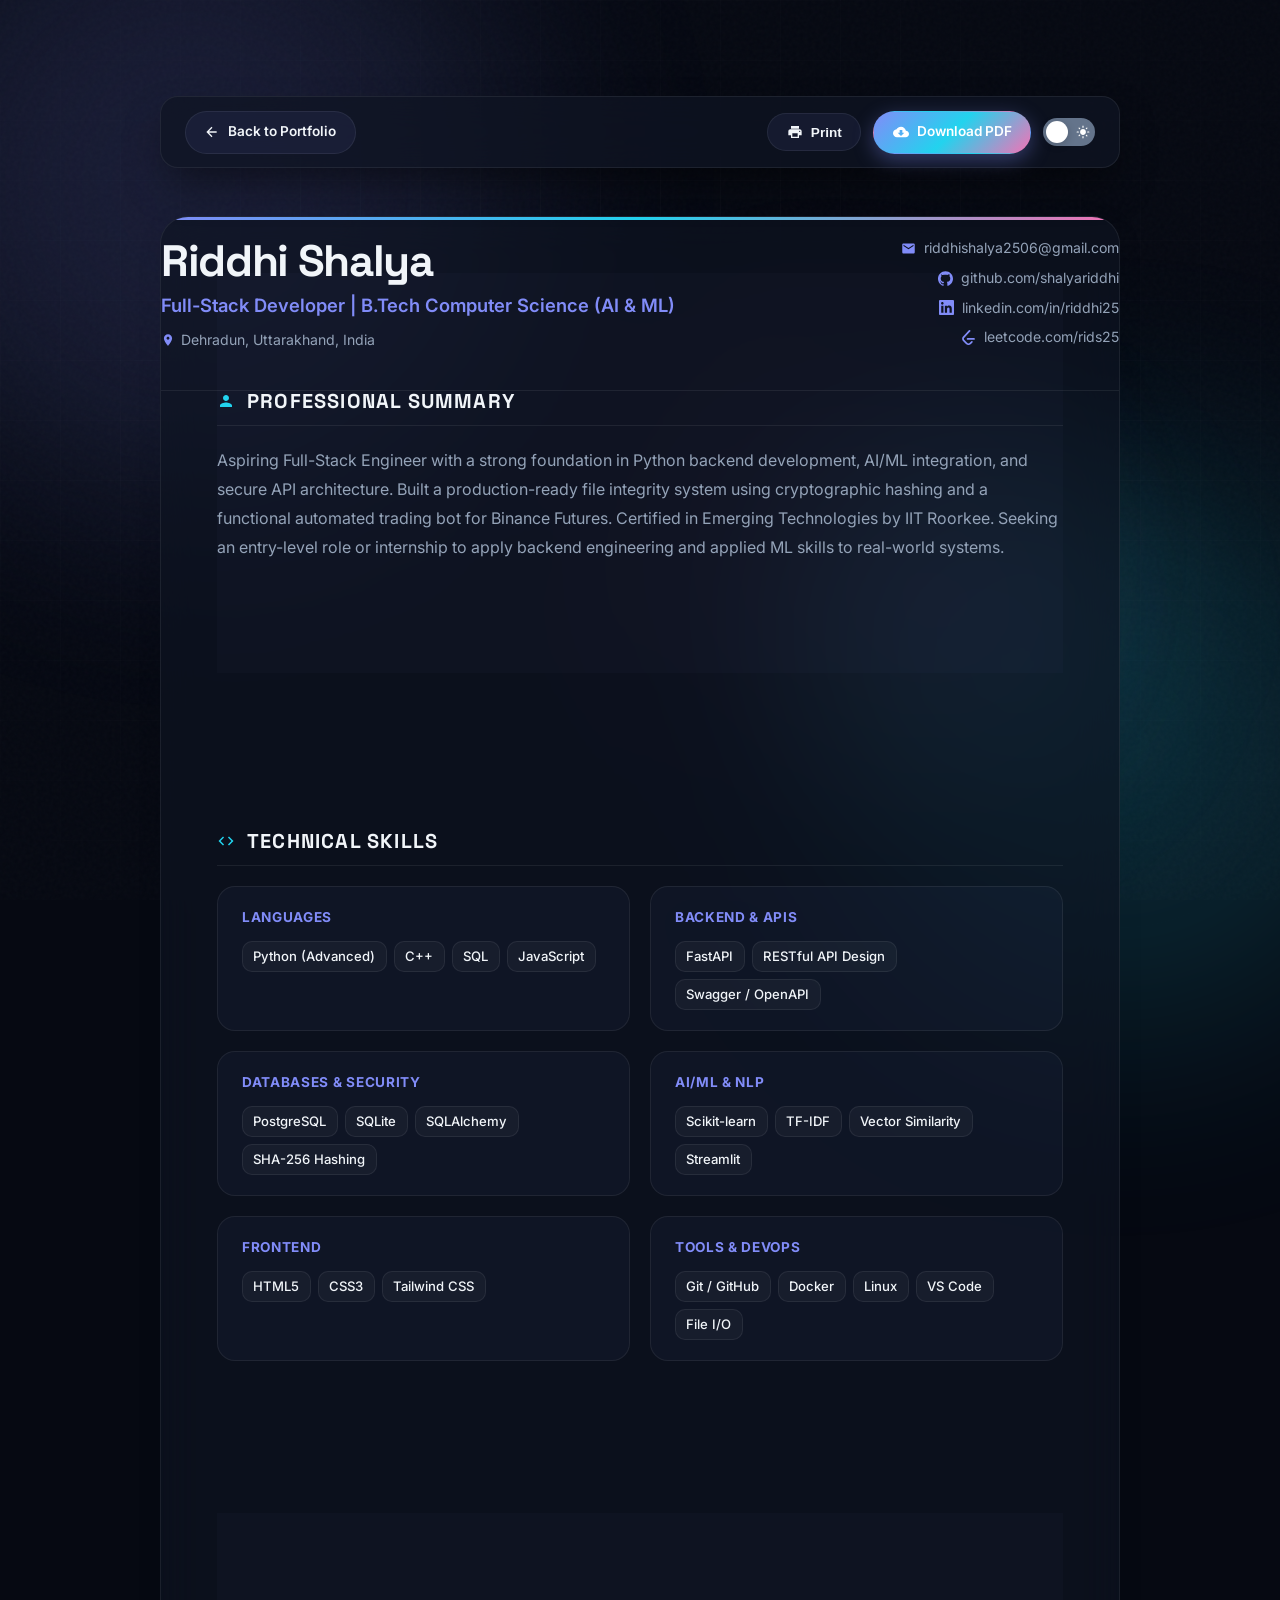
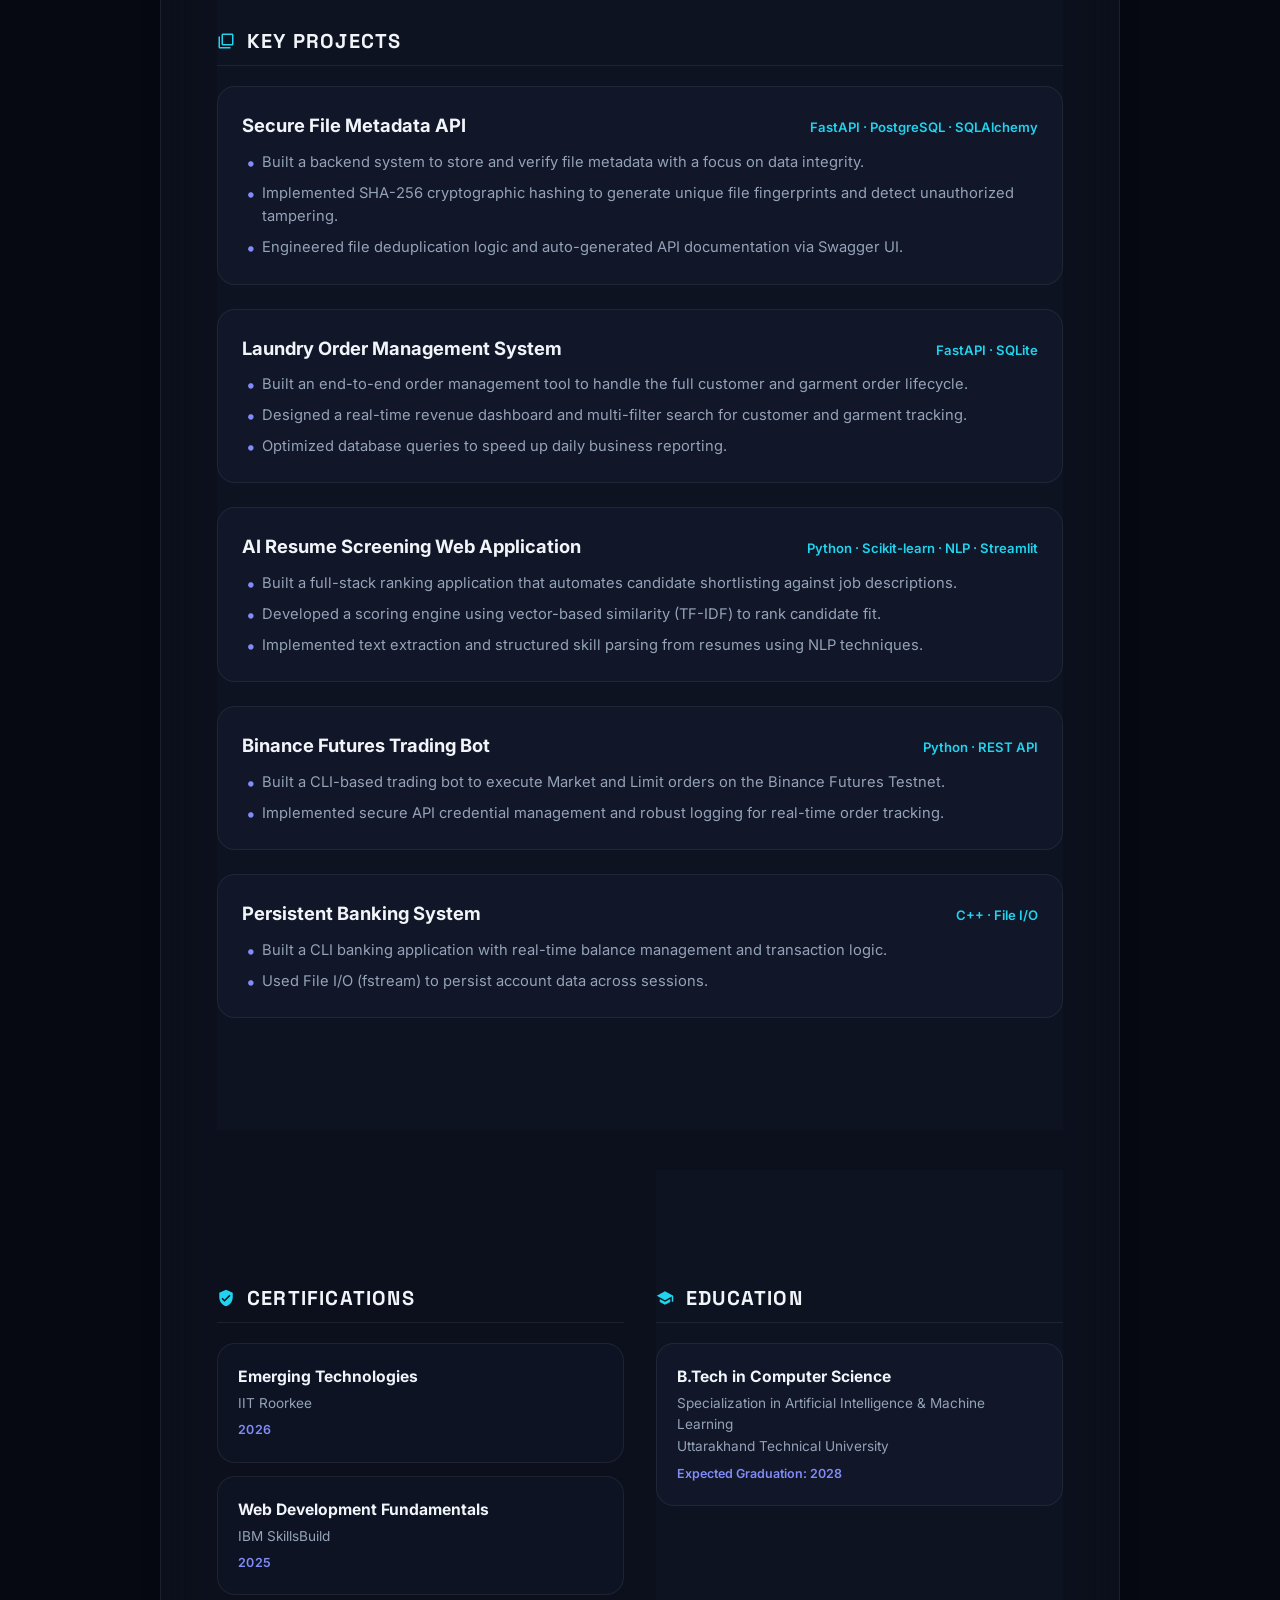
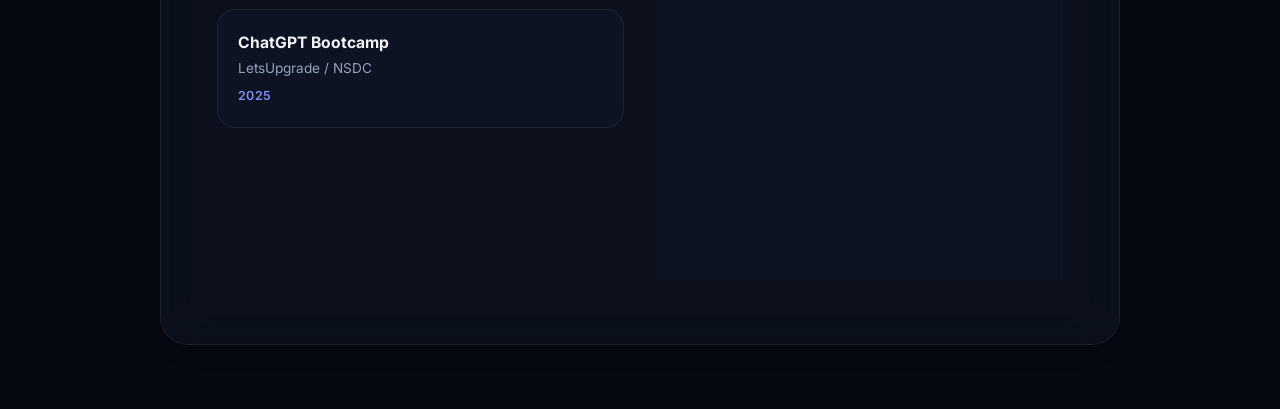
==== resume.html @ 861df03d "Update portfolio" ====
<!doctype html>
<html lang="en">
  <head>
    <meta charset="UTF-8" />
    <meta name="viewport" content="width=device-width, initial-scale=1.0" />
    <title>Resume — Riddhi Shalya | Full-Stack Developer & AI/ML Engineer</title>
    <meta
      name="description"
      content="Interactive Resume of Riddhi Shalya - Full-Stack Developer & AI/ML Engineer specializing in Python, FastAPI, SQL, and NLP."
    />
    <link rel="preconnect" href="https://fonts.googleapis.com" />
    <link rel="preconnect" href="https://fonts.gstatic.com" crossorigin />
    <link
      href="https://fonts.googleapis.com/css2?family=Inter:wght@300;400;500;600;700;800&family=Space+Grotesk:wght@500;600;700;800&display=swap"
      rel="stylesheet"
    />
    <link rel="stylesheet" href="style.css" />
    <style>
      /* Resume Specific Interactive Page Styles */
      .resume-page {
        min-height: 100vh;
        padding: 6rem 1rem 4rem;
        position: relative;
      }

      .resume-container {
        max-width: 960px;
        margin: 0 auto;
        display: flex;
        flex-direction: column;
        gap: 2rem;
      }

      /* Floating Action Toolbar */
      .resume-toolbar {
        position: sticky;
        top: 1.5rem;
        z-index: 100;
        display: flex;
        align-items: center;
        justify-content: space-between;
        padding: 0.85rem 1.5rem;
        border-radius: var(--border-radius-md);
        background: rgba(15, 20, 35, 0.75);
        backdrop-filter: blur(20px);
        border: 1px solid var(--surface-border);
        box-shadow: 0 20px 40px -10px rgba(0, 0, 0, 0.5);
        margin-bottom: 1rem;
        transition: all 0.3s ease;
      }

      .resume-toolbar-left,
      .resume-toolbar-right {
        display: flex;
        align-items: center;
        gap: 0.75rem;
      }

      .toolbar-btn {
        display: inline-flex;
        align-items: center;
        gap: 0.5rem;
        padding: 0.6rem 1.15rem;
        border-radius: var(--border-radius-full);
        font-size: 0.85rem;
        font-weight: 600;
        text-decoration: none;
        color: var(--text-primary);
        background: rgba(var(--primary-rgb), 0.08);
        border: 1px solid var(--surface-border);
        transition: all 0.25s ease;
        cursor: pointer;
      }

      .toolbar-btn:hover {
        background: rgba(var(--primary-rgb), 0.18);
        border-color: var(--primary);
        color: #fff;
        transform: translateY(-2px);
      }

      .toolbar-btn.primary {
        background: var(--gradient-primary);
        color: #fff;
        border-color: transparent;
        box-shadow: 0 6px 20px rgba(var(--primary-rgb), 0.35);
      }

      .toolbar-btn.primary:hover {
        box-shadow: 0 10px 25px rgba(var(--primary-rgb), 0.5);
        transform: translateY(-2px);
      }

      /* Main Resume Document Card */
      .resume-document {
        padding: 3.5rem 3.5rem 4rem;
        border-radius: var(--border-radius-lg);
        position: relative;
        overflow: hidden;
      }

      .resume-document::before {
        content: '';
        position: absolute;
        top: 0;
        left: 0;
        right: 0;
        height: 3px;
        background: var(--gradient-primary);
      }

      /* Resume Header */
      .resume-header {
        display: flex;
        justify-content: space-between;
        align-items: flex-start;
        padding-bottom: 2.25rem;
        border-bottom: 1px solid var(--surface-border);
        margin-bottom: 2.5rem;
        flex-wrap: wrap;
        gap: 1.5rem;
      }

      .resume-header-main h1 {
        font-family: var(--font-heading);
        font-size: 2.75rem;
        font-weight: 800;
        letter-spacing: -0.03em;
        margin-bottom: 0.35rem;
        line-height: 1.1;
      }

      .resume-header-main .resume-role {
        font-size: 1.15rem;
        color: var(--primary);
        font-weight: 600;
        margin-bottom: 0.5rem;
      }

      .resume-location {
        display: inline-flex;
        align-items: center;
        gap: 0.4rem;
        font-size: 0.88rem;
        color: var(--text-secondary);
      }

      .resume-location svg {
        width: 14px;
        height: 14px;
        color: var(--primary);
      }

      .resume-header-links {
        display: flex;
        flex-direction: column;
        gap: 0.45rem;
        align-items: flex-end;
      }

      .resume-contact-link {
        display: inline-flex;
        align-items: center;
        gap: 0.5rem;
        color: var(--text-secondary);
        font-size: 0.88rem;
        text-decoration: none;
        transition: color 0.2s;
      }

      .resume-contact-link:hover {
        color: var(--primary);
      }

      .resume-contact-link svg {
        width: 15px;
        height: 15px;
        color: var(--primary);
      }

      /* Resume Section Layout */
      .resume-section {
        margin-bottom: 2.5rem;
      }

      .resume-section:last-child {
        margin-bottom: 0;
      }

      .resume-section-title {
        display: flex;
        align-items: center;
        gap: 0.75rem;
        font-family: var(--font-heading);
        font-size: 1.25rem;
        font-weight: 700;
        color: var(--text-primary);
        text-transform: uppercase;
        letter-spacing: 0.06em;
        margin-bottom: 1.25rem;
        padding-bottom: 0.5rem;
        border-bottom: 1px solid var(--surface-border);
      }

      .resume-section-title svg {
        width: 18px;
        height: 18px;
        color: var(--accent);
      }

      /* Professional Summary */
      .resume-summary-text {
        font-size: 1rem;
        line-height: 1.8;
        color: var(--text-secondary);
      }

      /* Skills Grid Layout */
      .resume-skills-matrix {
        display: grid;
        grid-template-columns: repeat(2, 1fr);
        gap: 1.25rem;
      }

      .skill-group-card {
        padding: 1.25rem 1.5rem;
        border-radius: var(--border-radius-md);
        background: rgba(var(--primary-rgb), 0.04);
        border: 1px solid var(--surface-border);
        transition: all 0.3s;
      }

      .skill-group-card:hover {
        background: rgba(var(--primary-rgb), 0.08);
        border-color: rgba(var(--primary-rgb), 0.3);
        transform: translateY(-2px);
      }

      .skill-group-header {
        font-size: 0.85rem;
        font-weight: 700;
        color: var(--primary);
        text-transform: uppercase;
        letter-spacing: 0.05em;
        margin-bottom: 0.75rem;
        display: flex;
        align-items: center;
        gap: 0.4rem;
      }

      .skill-tag-list {
        display: flex;
        flex-wrap: wrap;
        gap: 0.45rem;
      }

      .skill-pill {
        padding: 0.25rem 0.65rem;
        border-radius: var(--border-radius-sm);
        background: rgba(255, 255, 255, 0.04);
        border: 1px solid var(--surface-border);
        font-size: 0.82rem;
        color: var(--text-primary);
        font-weight: 500;
      }

      /* Projects List */
      .resume-projects-list {
        display: flex;
        flex-direction: column;
        gap: 1.5rem;
      }

      .resume-project-item {
        padding: 1.5rem;
        border-radius: var(--border-radius-md);
        background: rgba(var(--primary-rgb), 0.03);
        border: 1px solid var(--surface-border);
        transition: all 0.3s ease;
      }

      .resume-project-item:hover {
        background: rgba(var(--primary-rgb), 0.07);
        border-color: rgba(var(--primary-rgb), 0.3);
        transform: translateX(4px);
      }

      .resume-project-top {
        display: flex;
        justify-content: space-between;
        align-items: baseline;
        margin-bottom: 0.65rem;
        flex-wrap: wrap;
        gap: 0.5rem;
      }

      .resume-project-title {
        font-size: 1.15rem;
        font-weight: 700;
        color: var(--text-primary);
        display: flex;
        align-items: center;
        gap: 0.6rem;
      }

      .resume-project-tech {
        font-size: 0.82rem;
        color: var(--accent);
        font-weight: 600;
      }

      .resume-bullet-list {
        list-style: none;
        padding: 0;
        margin: 0;
        display: flex;
        flex-direction: column;
        gap: 0.45rem;
      }

      .resume-bullet-list li {
        position: relative;
        padding-left: 1.25rem;
        font-size: 0.92rem;
        line-height: 1.6;
        color: var(--text-secondary);
      }

      .resume-bullet-list li::before {
        content: '•';
        position: absolute;
        left: 0.25rem;
        color: var(--primary);
        font-size: 1.1rem;
        line-height: 1.4;
      }

      /* Certifications & Education Grid */
      .resume-two-col {
        display: grid;
        grid-template-columns: 1fr 1fr;
        gap: 2rem;
      }

      .resume-cert-item,
      .resume-edu-item {
        padding: 1.25rem;
        border-radius: var(--border-radius-md);
        background: rgba(var(--primary-rgb), 0.03);
        border: 1px solid var(--surface-border);
        margin-bottom: 0.85rem;
      }

      .resume-cert-item:last-child,
      .resume-edu-item:last-child {
        margin-bottom: 0;
      }

      .cert-title,
      .edu-degree {
        font-weight: 700;
        font-size: 0.98rem;
        color: var(--text-primary);
        margin-bottom: 0.2rem;
      }

      .cert-issuer,
      .edu-school {
        font-size: 0.85rem;
        color: var(--text-secondary);
      }

      .cert-year,
      .edu-year {
        display: inline-block;
        margin-top: 0.35rem;
        font-size: 0.78rem;
        color: var(--primary);
        font-weight: 600;
      }

      /* Print Optimizations */
      @media print {
        body {
          background: #ffffff !important;
          color: #111827 !important;
        }

        .blob,
        .noise-overlay,
        .hero-glow,
        .resume-toolbar,
        .scroll-progress,
        .theme-switch-wrapper {
          display: none !important;
        }

        .resume-page {
          padding: 0 !important;
        }

        .resume-document {
          box-shadow: none !important;
          border: none !important;
          background: transparent !important;
          padding: 0 !important;
        }

        .resume-document::before {
          display: none !important;
        }

        .gradient-text,
        .resume-header-main h1 {
          -webkit-text-fill-color: #111827 !important;
          color: #111827 !important;
        }

        .resume-header {
          border-bottom: 2px solid #111827 !important;
          padding-bottom: 1rem !important;
          margin-bottom: 1.5rem !important;
        }

        .resume-section-title {
          border-bottom: 1.5px solid #374151 !important;
          color: #111827 !important;
        }

        .skill-group-card,
        .resume-project-item,
        .resume-cert-item,
        .resume-edu-item {
          background: transparent !important;
          border: 1px solid #e5e7eb !important;
        }

        .resume-bullet-list li,
        .resume-summary-text,
        .resume-location,
        .resume-contact-link,
        .cert-issuer,
        .edu-school {
          color: #374151 !important;
        }

        .skill-pill {
          background: #f3f4f6 !important;
          color: #111827 !important;
          border: 1px solid #d1d5db !important;
        }
      }

      /* Mobile Breakpoint */
      @media (max-width: 768px) {
        .resume-page {
          padding: 5rem 1rem 3rem;
        }

        .resume-document {
          padding: 2rem 1.5rem;
        }

        .resume-header {
          flex-direction: column;
          align-items: flex-start;
        }

        .resume-header-links {
          align-items: flex-start;
        }

        .resume-header-main h1 {
          font-size: 2.15rem;
        }

        .resume-skills-matrix,
        .resume-two-col {
          grid-template-columns: 1fr;
        }

        .resume-toolbar {
          padding: 0.65rem 1rem;
        }

        .toolbar-btn span {
          display: none;
        }

        .toolbar-btn.back-btn span,
        .toolbar-btn.primary span {
          display: inline;
        }
      }
    </style>
  </head>
  <body>
    <!-- Background Decor -->
    <div class="blob blob-1"></div>
    <div class="blob blob-2"></div>
    <div class="blob blob-3"></div>
    <div class="hero-glow"></div>
    <div class="noise-overlay"></div>

    <main class="resume-page">
      <div class="resume-container">
        <!-- Floating Navigation & Action Bar -->
        <div class="resume-toolbar">
          <div class="resume-toolbar-left">
            <a href="index.html" class="toolbar-btn back-btn" id="resume-back-btn">
              <svg width="16" height="16" viewBox="0 0 24 24" fill="none" stroke="currentColor" stroke-width="2">
                <path d="M19 12H5M12 19l-7-7 7-7" />
              </svg>
              <span>Back to Portfolio</span>
            </a>
          </div>

          <div class="resume-toolbar-right">
            <button onclick="window.print()" class="toolbar-btn" id="resume-print-btn" title="Print or Save as PDF">
              <svg width="16" height="16" viewBox="0 0 24 24" fill="currentColor">
                <path d="M19 8H5c-1.66 0-3 1.34-3 3v6h4v4h12v-4h4v-6c0-1.66-1.34-3-3-3zm-3 11H8v-5h8v5zm3-7c-.55 0-1-.45-1-1s.45-1 1-1 1 .45 1 1-.45 1-1 1zm-1-9H6v4h12V3z"/>
              </svg>
              <span>Print</span>
            </button>

            <a href="resume/Riddhi_Shalya_Resume.pdf" download="Riddhi_Shalya_Resume.pdf" class="toolbar-btn primary" id="resume-download-btn">
              <svg width="16" height="16" viewBox="0 0 24 24" fill="currentColor">
                <path d="M19.35 10.04C18.67 6.59 15.64 4 12 4 9.11 4 6.6 5.64 5.35 8.04 2.34 8.36 0 10.91 0 14c0 3.31 2.69 6 6 6h13c2.76 0 5-2.24 5-5 0-2.64-2.05-4.78-4.65-4.96zM17 13l-5 5-5-5h3V9h4v4h3z"/>
              </svg>
              <span>Download PDF</span>
            </a>

            <div class="theme-switch-wrapper">
              <label class="theme-switch" for="checkbox">
                <input type="checkbox" id="checkbox" aria-label="Toggle light and dark theme" />
                <div class="slider">
                  <svg viewBox="0 0 24 24">
                    <path d="M12.3 22h-.1c-5.5 0-10-4.5-10-10C2.2 6.8 6.4 2.5 11.7 2c.3 0 .6.2.7.5.1.3 0 .6-.2.8-1.5 1.7-2.3 4-2.1 6.3.3 3.5 3.2 6.4 6.7 6.7 2.3.2 4.6-.6 6.3-2.1.2-.2.6-.2.8-.1.3.1.5.4.5.7-.5 5.3-4.8 9.5-10 9.5z"/>
                  </svg>
                  <svg viewBox="0 0 24 24">
                    <path d="M12 7c-2.76 0-5 2.24-5 5s2.24 5 5 5 5-2.24 5-5-2.24-5-5-5zM2 13h2c.55 0 1-.45 1-1s-.45-1-1-1H2c-.55 0-1 .45-1 1s.45 1 1 1zm18 0h2c.55 0 1-.45 1-1s-.45-1-1-1h-2c-.55 0-1 .45-1 1s.45 1 1 1zM11 2v2c0 .55.45 1 1 1s1-.45 1-1V2c0-.55-.45-1-1-1s-1 .45-1 1zm0 18v2c0 .55.45 1 1 1s1-.45 1-1v-2c0-.55-.45-1-1-1s-1 .45-1 1zM5.99 4.58c-.39-.39-1.03-.39-1.41 0s-.39 1.03 0 1.41l1.06 1.06c.39.39 1.03.39 1.41 0s.39-1.03 0-1.41L5.99 4.58zm12.37 12.37c-.39-.39-1.03-.39-1.41 0s-.39 1.03 0 1.41l1.06 1.06c.39.39 1.03.39 1.41 0s.39-1.03 0-1.41l-1.06-1.06zm1.06-10.96c.39-.39.39-1.03 0-1.41s-1.03-.39-1.41 0l-1.06 1.06c-.39.39-.39 1.03 0 1.41s1.03.39 1.41 0l1.06-1.06zM7.05 18.01c.39-.39.39-1.03 0-1.41s-1.03-.39-1.41 0l-1.06 1.06c-.39.39-.39 1.03 0 1.41s1.03.39 1.41 0l1.06-1.06z"/>
                  </svg>
                </div>
              </label>
            </div>
          </div>
        </div>

        <!-- Interactive Resume Document Card -->
        <article class="resume-document glass-panel">
          <!-- Header Area -->
          <header class="resume-header">
            <div class="resume-header-main">
              <h1><span class="gradient-text">Riddhi Shalya</span></h1>
              <div class="resume-role">Full-Stack Developer | B.Tech Computer Science (AI & ML)</div>
              <div class="resume-location">
                <svg viewBox="0 0 24 24" fill="currentColor">
                  <path d="M12 2C8.13 2 5 5.13 5 9c0 5.25 7 13 7 13s7-7.75 7-13c0-3.87-3.13-7-7-7zm0 9.5c-1.38 0-2.5-1.12-2.5-2.5s1.12-2.5 2.5-2.5 2.5 1.12 2.5 2.5-1.12 2.5-2.5 2.5z"/>
                </svg>
                Dehradun, Uttarakhand, India
              </div>
            </div>

            <div class="resume-header-links">
              <a href="mailto:riddhishalya2506@gmail.com" class="resume-contact-link">
                <svg viewBox="0 0 24 24" fill="currentColor">
                  <path d="M20 4H4c-1.1 0-1.99.9-1.99 2L2 18c0 1.1.9 2 2 2h16c1.1 0 2-.9 2-2V6c0-1.1-.9-2-2-2zm0 4l-8 5-8-5V6l8 5 8-5v2z"/>
                </svg>
                riddhishalya2506@gmail.com
              </a>
              <a href="https://github.com/shalyariddhi" target="_blank" rel="noopener" class="resume-contact-link">
                <svg viewBox="0 0 24 24" fill="currentColor">
                  <path d="M12 .297c-6.63 0-12 5.373-12 12 0 5.303 3.438 9.8 8.205 11.385.6.113.82-.258.82-.577 0-.285-.01-1.04-.015-2.04-3.338.724-4.042-1.61-4.042-1.61C4.422 18.07 3.633 17.7 3.633 17.7c-1.087-.744.084-.729.084-.729 1.205.084 1.838 1.236 1.838 1.236 1.07 1.835 2.809 1.305 3.495.998.108-.776.417-1.305.76-1.605-2.665-.3-5.466-1.332-5.466-5.93 0-1.31.465-2.38 1.235-3.22-.135-.303-.54-1.523.105-3.176 0 0 1.005-.322 3.3 1.23.96-.267 1.98-.399 3-.405 1.02.006 2.04.138 3 .405 2.28-1.552 3.285-1.23 3.285-1.23.645 1.653.24 2.873.12 3.176.765.84 1.23 1.91 1.23 3.22 0 4.61-2.805 5.625-5.475 5.92.42.36.81 1.096.81 2.22 0 1.606-.015 2.896-.015 3.286 0 .315.21.69.825.57C20.565 22.092 24 17.592 24 12.297c0-6.627-5.373-12-12-12"/>
                </svg>
                github.com/shalyariddhi
              </a>
              <a href="https://linkedin.com/in/riddhi25" target="_blank" rel="noopener" class="resume-contact-link">
                <svg viewBox="0 0 24 24" fill="currentColor">
                  <path d="M20.447 20.452h-3.554v-5.569c0-1.328-.027-3.037-1.852-3.037-1.853 0-2.136 1.445-2.136 2.939v5.667H9.351V9h3.414v1.561h.046c.477-.9 1.637-1.85 3.37-1.85 3.601 0 4.267 2.37 4.267 5.455v6.286zM5.337 7.433c-1.144 0-2.063-.926-2.063-2.065 0-1.138.92-2.063 2.063-2.063 1.14 0 2.064.925 2.064 2.063 0 1.139-.925 2.065-2.064 2.065zm1.782 13.019H3.555V9h3.564v11.452zM22.225 0H1.771C.792 0 0 .774 0 1.729v20.542C0 23.227.792 24 1.771 24h20.451C23.2 24 24 23.227 24 22.271V1.729C24 .774 23.2 0 22.222 0h.003z"/>
                </svg>
                linkedin.com/in/riddhi25
              </a>
              <a href="https://leetcode.com/rids25" target="_blank" rel="noopener" class="resume-contact-link">
                <svg viewBox="0 0 24 24" fill="currentColor">
                  <path d="M13.483 0a1.374 1.374 0 0 0-.961.438L7.116 6.226l-3.854 4.126a5.266 5.266 0 0 0-1.209 2.104 5.35 5.35 0 0 0-.125.513 5.527 5.527 0 0 0 .062 2.362 5.83 5.83 0 0 0 .349 1.017 5.938 5.938 0 0 0 1.271 1.818l4.277 4.193.039.038c2.248 2.165 5.852 2.133 8.063-.074l2.396-2.392c.54-.54.54-1.414.003-1.955a1.378 1.378 0 0 0-1.951-.003l-2.396 2.392a3.021 3.021 0 0 1-4.205.038l-.02-.019-4.276-4.193c-.652-.64-.972-1.469-.948-2.263a2.68 2.68 0 0 1 .666-1.607 2.6 2.6 0 0 1 .564-.472l4.277-4.577 4.544-4.868a1.378 1.378 0 0 0-.003-1.951A1.375 1.375 0 0 0 13.483 0zm-2.866 12.815a1.38 1.38 0 0 0-1.38 1.382 1.38 1.38 0 0 0 1.38 1.382H20.79a1.38 1.38 0 0 0 1.38-1.382 1.38 1.38 0 0 0-1.38-1.382z"/>
                </svg>
                leetcode.com/rids25
              </a>
            </div>
          </header>

          <!-- 1. Professional Summary -->
          <section class="resume-section">
            <h2 class="resume-section-title">
              <svg viewBox="0 0 24 24" fill="currentColor">
                <path d="M12 12c2.21 0 4-1.79 4-4s-1.79-4-4-4-4 1.79-4 4 1.79 4 4 4zm0 2c-2.67 0-8 1.34-8 4v2h16v-2c0-2.66-5.33-4-8-4z"/>
              </svg>
              Professional Summary
            </h2>
            <p class="resume-summary-text">
              Aspiring Full-Stack Engineer with a strong foundation in Python backend development, AI/ML integration, and secure API architecture. Built a production-ready file integrity system using cryptographic hashing and a functional automated trading bot for Binance Futures. Certified in Emerging Technologies by IIT Roorkee. Seeking an entry-level role or internship to apply backend engineering and applied ML skills to real-world systems.
            </p>
          </section>

          <!-- 2. Technical Skills Matrix -->
          <section class="resume-section">
            <h2 class="resume-section-title">
              <svg viewBox="0 0 24 24" fill="currentColor">
                <path d="M9.4 16.6L4.8 12l4.6-4.6L8 6l-6 6 6 6 1.4-1.4zm5.2 0l4.6-4.6-4.6-4.6L16 6l6 6-6 6-1.4-1.4z"/>
              </svg>
              Technical Skills
            </h2>
            <div class="resume-skills-matrix">
              <div class="skill-group-card">
                <div class="skill-group-header">Languages</div>
                <div class="skill-tag-list">
                  <span class="skill-pill">Python (Advanced)</span>
                  <span class="skill-pill">C++</span>
                  <span class="skill-pill">SQL</span>
                  <span class="skill-pill">JavaScript</span>
                </div>
              </div>

              <div class="skill-group-card">
                <div class="skill-group-header">Backend & APIs</div>
                <div class="skill-tag-list">
                  <span class="skill-pill">FastAPI</span>
                  <span class="skill-pill">RESTful API Design</span>
                  <span class="skill-pill">Swagger / OpenAPI</span>
                </div>
              </div>

              <div class="skill-group-card">
                <div class="skill-group-header">Databases & Security</div>
                <div class="skill-tag-list">
                  <span class="skill-pill">PostgreSQL</span>
                  <span class="skill-pill">SQLite</span>
                  <span class="skill-pill">SQLAlchemy</span>
                  <span class="skill-pill">SHA-256 Hashing</span>
                </div>
              </div>

              <div class="skill-group-card">
                <div class="skill-group-header">AI/ML & NLP</div>
                <div class="skill-tag-list">
                  <span class="skill-pill">Scikit-learn</span>
                  <span class="skill-pill">TF-IDF</span>
                  <span class="skill-pill">Vector Similarity</span>
                  <span class="skill-pill">Streamlit</span>
                </div>
              </div>

              <div class="skill-group-card">
                <div class="skill-group-header">Frontend</div>
                <div class="skill-tag-list">
                  <span class="skill-pill">HTML5</span>
                  <span class="skill-pill">CSS3</span>
                  <span class="skill-pill">Tailwind CSS</span>
                </div>
              </div>

              <div class="skill-group-card">
                <div class="skill-group-header">Tools & DevOps</div>
                <div class="skill-tag-list">
                  <span class="skill-pill">Git / GitHub</span>
                  <span class="skill-pill">Docker</span>
                  <span class="skill-pill">Linux</span>
                  <span class="skill-pill">VS Code</span>
                  <span class="skill-pill">File I/O</span>
                </div>
              </div>
            </div>
          </section>

          <!-- 3. Key Projects -->
          <section class="resume-section">
            <h2 class="resume-section-title">
              <svg viewBox="0 0 24 24" fill="currentColor">
                <path d="M4 6H2v14c0 1.1.9 2 2 2h14v-2H4V6zm16-4H8c-1.1 0-2 .9-2 2v12c0 1.1.9 2 2 2h12c1.1 0 2-.9 2-2V4c0-1.1-.9-2-2-2zm0 14H8V4h12v12z"/>
              </svg>
              Key Projects
            </h2>

            <div class="resume-projects-list">
              <!-- Project 1 -->
              <div class="resume-project-item">
                <div class="resume-project-top">
                  <span class="resume-project-title">Secure File Metadata API</span>
                  <span class="resume-project-tech">FastAPI · PostgreSQL · SQLAlchemy</span>
                </div>
                <ul class="resume-bullet-list">
                  <li>Built a backend system to store and verify file metadata with a focus on data integrity.</li>
                  <li>Implemented SHA-256 cryptographic hashing to generate unique file fingerprints and detect unauthorized tampering.</li>
                  <li>Engineered file deduplication logic and auto-generated API documentation via Swagger UI.</li>
                </ul>
              </div>

              <!-- Project 2 -->
              <div class="resume-project-item">
                <div class="resume-project-top">
                  <span class="resume-project-title">Laundry Order Management System</span>
                  <span class="resume-project-tech">FastAPI · SQLite</span>
                </div>
                <ul class="resume-bullet-list">
                  <li>Built an end-to-end order management tool to handle the full customer and garment order lifecycle.</li>
                  <li>Designed a real-time revenue dashboard and multi-filter search for customer and garment tracking.</li>
                  <li>Optimized database queries to speed up daily business reporting.</li>
                </ul>
              </div>

              <!-- Project 3 -->
              <div class="resume-project-item">
                <div class="resume-project-top">
                  <span class="resume-project-title">AI Resume Screening Web Application</span>
                  <span class="resume-project-tech">Python · Scikit-learn · NLP · Streamlit</span>
                </div>
                <ul class="resume-bullet-list">
                  <li>Built a full-stack ranking application that automates candidate shortlisting against job descriptions.</li>
                  <li>Developed a scoring engine using vector-based similarity (TF-IDF) to rank candidate fit.</li>
                  <li>Implemented text extraction and structured skill parsing from resumes using NLP techniques.</li>
                </ul>
              </div>

              <!-- Project 4 -->
              <div class="resume-project-item">
                <div class="resume-project-top">
                  <span class="resume-project-title">Binance Futures Trading Bot</span>
                  <span class="resume-project-tech">Python · REST API</span>
                </div>
                <ul class="resume-bullet-list">
                  <li>Built a CLI-based trading bot to execute Market and Limit orders on the Binance Futures Testnet.</li>
                  <li>Implemented secure API credential management and robust logging for real-time order tracking.</li>
                </ul>
              </div>

              <!-- Project 5 -->
              <div class="resume-project-item">
                <div class="resume-project-top">
                  <span class="resume-project-title">Persistent Banking System</span>
                  <span class="resume-project-tech">C++ · File I/O</span>
                </div>
                <ul class="resume-bullet-list">
                  <li>Built a CLI banking application with real-time balance management and transaction logic.</li>
                  <li>Used File I/O (fstream) to persist account data across sessions.</li>
                </ul>
              </div>
            </div>
          </section>

          <!-- 4. Certifications & Education -->
          <div class="resume-two-col">
            <!-- Certifications -->
            <section class="resume-section">
              <h2 class="resume-section-title">
                <svg viewBox="0 0 24 24" fill="currentColor">
                  <path d="M12 1L3 5v6c0 5.55 3.84 10.74 9 12 5.16-1.26 9-6.45 9-12V5l-9-4zm-2 16l-4-4 1.41-1.41L10 14.17l6.59-6.59L18 9l-8 8z"/>
                </svg>
                Certifications
              </h2>

              <div class="resume-cert-item">
                <div class="cert-title">Emerging Technologies</div>
                <div class="cert-issuer">IIT Roorkee</div>
                <span class="cert-year">2026</span>
              </div>

              <div class="resume-cert-item">
                <div class="cert-title">Web Development Fundamentals</div>
                <div class="cert-issuer">IBM SkillsBuild</div>
                <span class="cert-year">2025</span>
              </div>

              <div class="resume-cert-item">
                <div class="cert-title">ChatGPT Bootcamp</div>
                <div class="cert-issuer">LetsUpgrade / NSDC</div>
                <span class="cert-year">2025</span>
              </div>
            </section>

            <!-- Education -->
            <section class="resume-section">
              <h2 class="resume-section-title">
                <svg viewBox="0 0 24 24" fill="currentColor">
                  <path d="M5 13.18v4L12 21l7-3.82v-4L12 17l-7-3.82zM12 3L1 9l11 6 9-4.91V17h2V9L12 3z"/>
                </svg>
                Education
              </h2>

              <div class="resume-edu-item">
                <div class="edu-degree">B.Tech in Computer Science</div>
                <div class="edu-school">Specialization in Artificial Intelligence & Machine Learning</div>
                <div class="edu-school">Uttarakhand Technical University</div>
                <span class="edu-year">Expected Graduation: 2028</span>
              </div>
            </section>
          </div>
        </article>
      </div>
    </main>

    <script>
      // Theme Toggle synchronized with localStorage
      const toggleSwitch = document.querySelector('#checkbox');
      const currentTheme = localStorage.getItem('theme') || 'dark';

      if (currentTheme === 'light') {
        document.documentElement.setAttribute('data-theme', 'light');
        if (toggleSwitch) toggleSwitch.checked = true;
      } else {
        document.documentElement.setAttribute('data-theme', 'dark');
        if (toggleSwitch) toggleSwitch.checked = false;
      }

      if (toggleSwitch) {
        toggleSwitch.addEventListener('change', function (e) {
          if (e.target.checked) {
            document.documentElement.setAttribute('data-theme', 'light');
            localStorage.setItem('theme', 'light');
          } else {
            document.documentElement.setAttribute('data-theme', 'dark');
            localStorage.setItem('theme', 'dark');
          }
        });
      }
    </script>
  </body>
</html>
---- style.css ----
/*
  Riddhi Shalya - Portfolio Stylesheet
  Premium design with animated gradients, glassmorphism, and rich micro-interactions.
*/

@import url("https://fonts.googleapis.com/css2?family=Inter:wght@300;400;500;600;700&family=Space+Grotesk:wght@400;500;600;700&family=Outfit:wght@400;500;600;700;800&display=swap");

/* CSS Variables for Theme Configuration */
:root {
  --font-heading:
    "Space Grotesk", "Outfit", -apple-system, BlinkMacSystemFont, "Segoe UI",
    Roboto, sans-serif;
  --font-body:
    "Inter", -apple-system, BlinkMacSystemFont, "Segoe UI", Roboto, sans-serif;
  --transition-speed: 0.3s;
  --transition-smooth: cubic-bezier(0.4, 0, 0.2, 1);
  --border-radius-sm: 10px;
  --border-radius-md: 18px;
  --border-radius-lg: 28px;
  --border-radius-full: 9999px;

  /* Theme: Dark (Default) */
  --bg-color: #060912;
  --bg-gradient:
    radial-gradient(
      ellipse 80% 60% at 10% 0%,
      rgba(99, 102, 241, 0.18) 0%,
      transparent 60%
    ),
    radial-gradient(
      ellipse 60% 50% at 90% 10%,
      rgba(6, 182, 212, 0.12) 0%,
      transparent 55%
    ),
    radial-gradient(
      ellipse 50% 40% at 50% 100%,
      rgba(244, 114, 182, 0.08) 0%,
      transparent 50%
    ),
    #060912;
  --surface-color: rgba(15, 20, 35, 0.65);
  --surface-border: rgba(255, 255, 255, 0.07);
  --surface-hover: rgba(25, 32, 55, 0.85);
  --text-primary: #f1f5f9;
  --text-secondary: #94a3b8;
  --text-muted: #64748b;
  --primary: #818cf8;
  --primary-rgb: 129, 140, 248;
  --primary-hover: #6366f1;
  --accent: #22d3ee;
  --accent-rgb: 34, 211, 238;
  --accent-pink: #f472b6;
  --accent-pink-rgb: 244, 114, 182;
  --card-shadow: 0 20px 50px -15px rgba(0, 0, 0, 0.6);
  --glow-color: rgba(129, 140, 248, 0.2);
  --gradient-primary: linear-gradient(
    135deg,
    #818cf8 0%,
    #22d3ee 50%,
    #f472b6 100%
  );
  --gradient-text: linear-gradient(
    135deg,
    #c7d2fe 0%,
    #818cf8 30%,
    #22d3ee 70%,
    #f472b6 100%
  );

  --badge-bg-lang: rgba(239, 68, 68, 0.15);
  --badge-text-lang: #f87171;
  --badge-bg-web: rgba(99, 102, 241, 0.15);
  --badge-text-web: #818cf8;
  --badge-bg-db: rgba(16, 185, 129, 0.15);
  --badge-text-db: #34d399;
  --badge-bg-ai: rgba(245, 158, 11, 0.15);
  --badge-text-ai: #fbbf24;
  --badge-bg-tool: rgba(139, 92, 246, 0.15);
  --badge-text-tool: #a78bfa;
  --badge-bg-frontend: rgba(14, 165, 233, 0.15);
  --badge-text-frontend: #38bdf8;
}

/* Light Theme Variables */
[data-theme="light"] {
  --bg-color: #f0f4ff;
  --bg-gradient:
    radial-gradient(
      ellipse 80% 60% at 10% 0%,
      rgba(99, 102, 241, 0.08) 0%,
      transparent 60%
    ),
    radial-gradient(
      ellipse 60% 50% at 90% 10%,
      rgba(6, 182, 212, 0.06) 0%,
      transparent 55%
    ),
    radial-gradient(
      ellipse 50% 40% at 50% 100%,
      rgba(244, 114, 182, 0.05) 0%,
      transparent 50%
    ),
    #f0f4ff;
  --surface-color: rgba(255, 255, 255, 0.75);
  --surface-border: rgba(99, 102, 241, 0.1);
  --surface-hover: rgba(241, 245, 249, 0.95);
  --text-primary: #0f172a;
  --text-secondary: #475569;
  --text-muted: #64748b;
  --primary: #6366f1;
  --primary-rgb: 99, 102, 241;
  --primary-hover: #4f46e5;
  --accent: #0891b2;
  --accent-rgb: 8, 145, 178;
  --accent-pink: #db2777;
  --accent-pink-rgb: 219, 39, 119;
  --card-shadow: 0 20px 50px -20px rgba(99, 102, 241, 0.15);
  --glow-color: rgba(99, 102, 241, 0.08);
  --gradient-primary: linear-gradient(
    135deg,
    #6366f1 0%,
    #0891b2 50%,
    #db2777 100%
  );
  --gradient-text: linear-gradient(
    135deg,
    #4338ca 0%,
    #6366f1 30%,
    #0891b2 70%,
    #db2777 100%
  );

  --badge-bg-lang: rgba(239, 68, 68, 0.1);
  --badge-text-lang: #dc2626;
  --badge-bg-web: rgba(79, 70, 229, 0.1);
  --badge-text-web: #4f46e5;
  --badge-bg-db: rgba(16, 185, 129, 0.1);
  --badge-text-db: #059669;
  --badge-bg-ai: rgba(217, 119, 6, 0.1);
  --badge-text-ai: #d97706;
  --badge-bg-tool: rgba(124, 58, 237, 0.1);
  --badge-text-tool: #7c3aed;
  --badge-bg-frontend: rgba(14, 165, 233, 0.1);
  --badge-text-frontend: #0284c7;
}

/* Global Resets */
*,
*::before,
*::after {
  box-sizing: border-box;
  margin: 0;
  padding: 0;
}

html {
  scroll-behavior: smooth;
  font-size: 16px;
}

body {
  font-family: var(--font-body);
  background-color: var(--bg-color);
  background-image: var(--bg-gradient);
  background-attachment: fixed;
  color: var(--text-primary);
  line-height: 1.6;
  overflow-x: hidden;
  position: relative;
  transition:
    background-color var(--transition-speed) var(--transition-smooth),
    color var(--transition-speed) var(--transition-smooth);
}

/* Scroll Progress Bar */
.scroll-progress {
  position: fixed;
  top: 0;
  left: 0;
  height: 3px;
  width: 0%;
  background: var(--gradient-primary);
  z-index: 1000;
  transition: width 0.1s linear;
  box-shadow: 0 0 12px rgba(var(--primary-rgb), 0.6);
}

/* Noise texture overlay */
.noise-overlay {
  position: fixed;
  inset: 0;
  z-index: -1;
  opacity: 0.025;
  pointer-events: none;
  background-image: url("data:image/svg+xml,%3Csvg viewBox='0 0 256 256' xmlns='http://www.w3.org/2000/svg'%3E%3Cfilter id='noise'%3E%3CfeTurbulence type='fractalNoise' baseFrequency='0.9' numOctaves='4' stitchTiles='stitch'/%3E%3C/filter%3E%3Crect width='100%25' height='100%25' filter='url(%23noise)'/%3E%3C/svg%3E");
}

[data-theme="light"] .noise-overlay {
  opacity: 0.04;
}

/* Grid pattern overlay */
body::before {
  content: "";
  position: fixed;
  top: 0;
  left: 0;
  width: 100%;
  height: 100%;
  z-index: -2;
  background-image:
    linear-gradient(rgba(255, 255, 255, 0.02) 1px, transparent 1px),
    linear-gradient(90deg, rgba(255, 255, 255, 0.02) 1px, transparent 1px);
  background-size: 60px 60px;
  pointer-events: none;
  mask-image: radial-gradient(
    ellipse 80% 80% at 50% 50%,
    black 30%,
    transparent 100%
  );
}

[data-theme="light"] body::before {
  background-image:
    linear-gradient(rgba(99, 102, 241, 0.04) 1px, transparent 1px),
    linear-gradient(90deg, rgba(99, 102, 241, 0.04) 1px, transparent 1px);
}

/* Glowing blobs */
.blob {
  position: fixed;
  border-radius: 50%;
  filter: blur(120px);
  z-index: -1;
  opacity: 0.15;
  pointer-events: none;
  transition: opacity var(--transition-speed) var(--transition-smooth);
}

[data-theme="light"] .blob {
  opacity: 0.08;
  filter: blur(140px);
}

.blob-1 {
  top: -15%;
  left: -10%;
  width: 50vw;
  height: 50vw;
  background: var(--primary);
  animation: float-blob-1 25s infinite alternate ease-in-out;
}

.blob-2 {
  bottom: -15%;
  right: -10%;
  width: 45vw;
  height: 45vw;
  background: var(--accent);
  animation: float-blob-2 20s infinite alternate ease-in-out;
}

.blob-3 {
  top: 40%;
  left: 50%;
  width: 30vw;
  height: 30vw;
  background: var(--accent-pink);
  animation: float-blob-3 30s infinite alternate ease-in-out;
  opacity: 0.08;
}

@keyframes float-blob-1 {
  0% {
    transform: translate(0, 0) scale(1);
  }
  50% {
    transform: translate(80px, 40px) scale(1.08);
  }
  100% {
    transform: translate(0, 0) scale(1);
  }
}

@keyframes float-blob-2 {
  0% {
    transform: translate(0, 0) scale(1);
  }
  50% {
    transform: translate(-60px, -40px) scale(1.12);
  }
  100% {
    transform: translate(0, 0) scale(1);
  }
}

@keyframes float-blob-3 {
  0% {
    transform: translate(-50%, 0) scale(1);
  }
  50% {
    transform: translate(-40%, -30px) scale(1.05);
  }
  100% {
    transform: translate(-50%, 0) scale(1);
  }
}

/* Selection highlight */
::selection {
  background-color: rgba(var(--primary-rgb), 0.35);
  color: var(--text-primary);
}

/* Scrollbar Customization */
::-webkit-scrollbar {
  width: 8px;
}

::-webkit-scrollbar-track {
  background: var(--bg-color);
}

::-webkit-scrollbar-thumb {
  background: linear-gradient(to bottom, var(--primary), var(--accent));
  border-radius: var(--border-radius-full);
}

::-webkit-scrollbar-thumb:hover {
  background: var(--primary-hover);
}

/* Reusable UI Components & Glassmorphism Utility */
.glass-panel {
  background: var(--surface-color);
  backdrop-filter: blur(20px);
  -webkit-backdrop-filter: blur(20px);
  border: 1px solid var(--surface-border);
  border-radius: var(--border-radius-md);
  transition:
    transform 0.4s var(--transition-smooth),
    background-color var(--transition-speed) var(--transition-smooth),
    box-shadow 0.4s var(--transition-smooth),
    border-color 0.4s var(--transition-smooth);
  box-shadow: 0 4px 30px rgba(0, 0, 0, 0.05);
  position: relative;
}

.glass-panel::after {
  content: "";
  position: absolute;
  inset: 0;
  border-radius: inherit;
  padding: 1px;
  background: linear-gradient(
    135deg,
    rgba(var(--primary-rgb), 0.2),
    transparent 40%,
    rgba(var(--accent-rgb), 0.15)
  );
  -webkit-mask:
    linear-gradient(#fff 0 0) content-box,
    linear-gradient(#fff 0 0);
  mask:
    linear-gradient(#fff 0 0) content-box,
    linear-gradient(#fff 0 0);
  -webkit-mask-composite: xor;
  mask-composite: exclude;
  pointer-events: none;
  opacity: 0;
  transition: opacity 0.4s var(--transition-smooth);
}

.glass-panel:hover {
  border-color: rgba(var(--primary-rgb), 0.3);
  box-shadow:
    0 20px 60px var(--glow-color),
    0 0 0 1px rgba(var(--primary-rgb), 0.1);
  transform: translateY(-2px);
}

.glass-panel:hover::after {
  opacity: 1;
}

.container {
  width: 100%;
  max-width: 1200px;
  margin: 0 auto;
  padding: 0 1.5rem;
}

section {
  padding: 7rem 0;
  position: relative;
}

section:nth-child(even) {
  background: rgba(var(--primary-rgb), 0.02);
}

.section-header {
  text-align: center;
  margin-bottom: 4.5rem;
}

.section-eyebrow {
  display: inline-block;
  font-size: 0.8rem;
  font-weight: 700;
  letter-spacing: 0.15em;
  text-transform: uppercase;
  color: var(--accent);
  margin-bottom: 1rem;
  padding: 0.35rem 1rem;
  background: rgba(var(--accent-rgb), 0.1);
  border: 1px solid rgba(var(--accent-rgb), 0.2);
  border-radius: var(--border-radius-full);
}

.section-header h2 {
  font-family: var(--font-heading);
  font-size: clamp(2rem, 5vw, 3rem);
  font-weight: 800;
  letter-spacing: -0.03em;
  background: var(--gradient-text);
  -webkit-background-clip: text;
  -webkit-text-fill-color: transparent;
  background-clip: text;
  display: inline-block;
  margin-bottom: 1rem;
}

.section-header p {
  color: var(--text-secondary);
  font-size: 1.1rem;
  max-width: 560px;
  margin: 0 auto;
  line-height: 1.7;
}

/* Buttons */
.btn {
  display: inline-flex;
  align-items: center;
  justify-content: center;
  gap: 0.5rem;
  padding: 0.85rem 2rem;
  font-size: 0.95rem;
  font-weight: 600;
  border-radius: var(--border-radius-full);
  cursor: pointer;
  transition: all var(--transition-speed) var(--transition-smooth);
  text-decoration: none;
  font-family: var(--font-body);
  position: relative;
  overflow: hidden;
}

.btn-primary {
  background: var(--gradient-primary);
  background-size: 200% 200%;
  color: #ffffff;
  border: none;
  box-shadow:
    0 4px 20px rgba(var(--primary-rgb), 0.45),
    inset 0 1px 0 rgba(255, 255, 255, 0.2);
  animation: gradient-shift 4s ease infinite;
}

.btn-primary::before {
  content: "";
  position: absolute;
  top: 0;
  left: -100%;
  width: 100%;
  height: 100%;
  background: linear-gradient(
    90deg,
    transparent,
    rgba(255, 255, 255, 0.2),
    transparent
  );
  transition: left 0.5s ease;
}

.btn-primary:hover::before {
  left: 100%;
}

.btn-primary:hover {
  transform: translateY(-3px);
  box-shadow: 0 8px 30px rgba(var(--primary-rgb), 0.55);
}

.btn-secondary {
  background: rgba(var(--primary-rgb), 0.05);
  color: var(--text-primary);
  border: 1px solid var(--surface-border);
  backdrop-filter: blur(8px);
}

.btn-secondary:hover {
  background: rgba(var(--primary-rgb), 0.12);
  border-color: rgba(var(--primary-rgb), 0.4);
  transform: translateY(-3px);
  box-shadow: 0 8px 25px rgba(var(--primary-rgb), 0.15);
}

.btn-nav-cta {
  padding: 0.5rem 1.25rem;
  font-size: 0.85rem;
  background: var(--gradient-primary);
  background-size: 200% 200%;
  color: #fff;
  border: none;
  border-radius: var(--border-radius-full);
  text-decoration: none;
  font-weight: 600;
  animation: gradient-shift 4s ease infinite;
  box-shadow: 0 4px 15px rgba(var(--primary-rgb), 0.35);
  transition:
    transform var(--transition-speed) var(--transition-smooth),
    box-shadow var(--transition-speed);
}

.btn-nav-cta:hover {
  transform: translateY(-2px);
  box-shadow: 0 6px 20px rgba(var(--primary-rgb), 0.5);
}

.btn-full {
  width: 100%;
}

@keyframes gradient-shift {
  0%,
  100% {
    background-position: 0% 50%;
  }
  50% {
    background-position: 100% 50%;
  }
}

/* Header & Navigation Bar */
header {
  position: fixed;
  top: 0;
  left: 0;
  width: 100%;
  z-index: 100;
  padding: 1.25rem 0;
  transition: padding var(--transition-speed) var(--transition-smooth);
}

header.scrolled {
  padding: 0.6rem 0;
}

header.scrolled .nav-container {
  background: var(--surface-color);
  box-shadow: var(--card-shadow);
  border-color: var(--surface-border);
}

.nav-container {
  display: flex;
  align-items: center;
  justify-content: space-between;
  padding: 0.75rem 1.5rem;
  border-radius: var(--border-radius-full);
  border: 1px solid transparent;
  transition: all var(--transition-speed) var(--transition-smooth);
  background: transparent;
  backdrop-filter: blur(16px);
  -webkit-backdrop-filter: blur(16px);
}

.logo {
  font-family: var(--font-heading);
  font-size: 1.4rem;
  font-weight: 800;
  text-decoration: none;
  color: var(--text-primary);
  display: flex;
  align-items: center;
  gap: 0.15rem;
  letter-spacing: -0.02em;
}

.logo span {
  background: var(--gradient-primary);
  -webkit-background-clip: text;
  -webkit-text-fill-color: transparent;
  background-clip: text;
}

nav ul {
  display: flex;
  list-style: none;
  gap: 0.25rem;
  align-items: center;
}

nav a {
  text-decoration: none;
  color: var(--text-secondary);
  font-size: 0.875rem;
  font-weight: 500;
  transition: all var(--transition-speed) var(--transition-smooth);
  padding: 0.5rem 0.9rem;
  border-radius: var(--border-radius-full);
  position: relative;
}

nav a:hover {
  color: var(--text-primary);
  background: rgba(var(--primary-rgb), 0.06);
}

nav a.active {
  background: rgba(var(--primary-rgb), 0.12);
  color: var(--primary);
  font-weight: 600;
}

.nav-actions {
  display: flex;
  align-items: center;
  gap: 1rem;
}

/* Theme Toggle Slider */
.theme-switch-wrapper {
  display: flex;
  align-items: center;
}

.theme-switch {
  display: inline-block;
  height: 28px;
  position: relative;
  width: 52px;
}

.theme-switch input {
  display: none;
}

.slider {
  background-color: var(--text-muted);
  bottom: 0;
  cursor: pointer;
  left: 0;
  position: absolute;
  right: 0;
  top: 0;
  transition: 0.4s;
  border-radius: 34px;
  display: flex;
  align-items: center;
  justify-content: space-between;
  padding: 0 5px;
}

.slider::before {
  background-color: #ffffff;
  bottom: 3px;
  content: "";
  height: 22px;
  left: 3px;
  position: absolute;
  transition: 0.4s;
  width: 22px;
  border-radius: 50%;
  z-index: 2;
  box-shadow: 0 2px 8px rgba(0, 0, 0, 0.2);
}

input:checked + .slider {
  background: var(--gradient-primary);
}

input:checked + .slider::before {
  transform: translateX(24px);
}

.slider svg {
  width: 14px;
  height: 14px;
  fill: #fff;
  z-index: 1;
}

/* Mobile Menu Button */
.menu-btn {
  display: none;
  background: rgba(var(--primary-rgb), 0.1);
  border: 1px solid var(--surface-border);
  border-radius: var(--border-radius-sm);
  cursor: pointer;
  color: var(--text-primary);
  padding: 0.4rem;
  transition: background var(--transition-speed);
}

.menu-btn:hover {
  background: rgba(var(--primary-rgb), 0.2);
}

/* Hero Section */
.hero {
  min-height: 100vh;
  display: flex;
  align-items: center;
  padding-top: 8rem;
  position: relative;
  overflow: hidden;
}

.hero-glow {
  position: absolute;
  top: 10%;
  right: 5%;
  width: 500px;
  height: 500px;
  border-radius: var(--border-radius-full);
  background: radial-gradient(
    circle,
    rgba(var(--primary-rgb), 0.15) 0%,
    rgba(var(--accent-rgb), 0.08) 40%,
    transparent 70%
  );
  filter: blur(60px);
  z-index: -1;
  animation: pulse-glow 8s infinite ease-in-out alternate;
}

.hero .container {
  display: grid;
  grid-template-columns: 1.15fr 0.85fr;
  gap: 4rem;
  align-items: center;
}

.hero-content {
  display: flex;
  flex-direction: column;
  align-items: flex-start;
}

.hero-badge {
  display: inline-flex;
  align-items: center;
  gap: 0.6rem;
  padding: 0.45rem 1.15rem;
  background: rgba(var(--primary-rgb), 0.1);
  border: 1px solid rgba(var(--primary-rgb), 0.25);
  border-radius: var(--border-radius-full);
  color: var(--primary);
  font-size: 0.85rem;
  font-weight: 600;
  margin-bottom: 1.75rem;
  backdrop-filter: blur(8px);
}

.hero-badge span.pulse-dot {
  width: 8px;
  height: 8px;
  background: var(--accent);
  border-radius: var(--border-radius-full);
  animation: pulse-dot-anim 1.5s infinite;
  flex-shrink: 0;
}

.hero-title {
  font-family: var(--font-heading);
  font-size: clamp(2.5rem, 6vw, 4rem);
  font-weight: 800;
  line-height: 1.05;
  letter-spacing: -0.04em;
  margin-bottom: 1.25rem;
}

.hero-title span.gradient-text {
  background: var(--gradient-text);
  background-size: 200% auto;
  -webkit-background-clip: text;
  -webkit-text-fill-color: transparent;
  background-clip: text;
  animation: gradient-shift 5s ease infinite;
}

.hero-subtitle {
  font-size: clamp(1.1rem, 2.5vw, 1.5rem);
  font-weight: 500;
  color: var(--text-secondary);
  height: 2.2rem;
  margin-bottom: 1.5rem;
  display: flex;
  align-items: center;
}

.typewriter-cursor {
  margin-left: 2px;
  display: inline-block;
  width: 3px;
  height: 1.2em;
  background: var(--accent);
  animation: blink 0.75s step-end infinite;
  border-radius: 2px;
}

.hero-description {
  color: var(--text-secondary);
  font-size: 1.05rem;
  margin-bottom: 2rem;
  max-width: 520px;
  line-height: 1.75;
}

.hero-actions {
  display: flex;
  gap: 1rem;
  margin-bottom: 2.5rem;
  flex-wrap: wrap;
}

.btn-resume-hero {
  display: inline-flex;
  align-items: center;
  gap: 0.5rem;
}

.hero-stats {
  display: flex;
  align-items: center;
  gap: 1.5rem;
  margin-bottom: 2.5rem;
  padding: 1.25rem 1.75rem;
  background: rgba(var(--primary-rgb), 0.06);
  border: 1px solid var(--surface-border);
  border-radius: var(--border-radius-md);
  backdrop-filter: blur(12px);
}

.hero-stat {
  display: flex;
  flex-direction: column;
  align-items: center;
  gap: 0.15rem;
}

.hero-stat-num {
  font-family: var(--font-heading);
  font-size: 1.5rem;
  font-weight: 800;
  background: var(--gradient-text);
  -webkit-background-clip: text;
  -webkit-text-fill-color: transparent;
  background-clip: text;
}

.hero-stat-label {
  font-size: 0.75rem;
  color: var(--text-muted);
  font-weight: 600;
  text-transform: uppercase;
  letter-spacing: 0.05em;
}

.hero-stat-divider {
  width: 1px;
  height: 36px;
  background: var(--surface-border);
}

.hero-socials {
  display: flex;
  gap: 1rem;
  align-items: center;
}

.hero-socials a {
  display: flex;
  align-items: center;
  justify-content: center;
  width: 44px;
  height: 44px;
  border-radius: var(--border-radius-full);
  color: var(--text-secondary);
  background: rgba(var(--primary-rgb), 0.06);
  border: 1px solid var(--surface-border);
  transition: all var(--transition-speed) var(--transition-smooth);
}

.hero-socials a:hover {
  color: #fff;
  background: var(--gradient-primary);
  border-color: transparent;
  transform: translateY(-4px);
  box-shadow: 0 8px 20px rgba(var(--primary-rgb), 0.4);
}

.hero-socials svg {
  width: 20px;
  height: 20px;
  fill: currentColor;
}

/* Hero Profile Card Visual */
.hero-image-wrapper {
  position: relative;
  display: flex;
  justify-content: center;
  align-items: center;
  min-height: 420px;
}

.profile-ring {
  position: absolute;
  width: 340px;
  height: 340px;
  border-radius: var(--border-radius-lg);
  background: conic-gradient(
    from 0deg,
    var(--primary),
    var(--accent),
    var(--accent-pink),
    var(--primary)
  );
  animation: spin-ring 8s linear infinite;
  opacity: 0.6;
  filter: blur(1px);
}

@keyframes spin-ring {
  to {
    transform: rotate(360deg);
  }
}

.profile-card {
  padding: 1.25rem;
  border-radius: var(--border-radius-lg);
  position: relative;
  width: 100%;
  max-width: 320px;
  box-shadow: var(--card-shadow);
  z-index: 2;
  animation: profile-float 6s infinite ease-in-out;
}

.profile-card:hover {
  animation-play-state: paused;
  transform: scale(1.03) translateY(-8px);
}

@keyframes profile-float {
  0%,
  100% {
    transform: translateY(0);
  }
  50% {
    transform: translateY(-12px);
  }
}

.profile-image-container {
  width: 100%;
  padding-top: 100%;
  position: relative;
  border-radius: var(--border-radius-md);
  overflow: hidden;
  margin-bottom: 1.25rem;
}

.profile-image-container::after {
  content: "";
  position: absolute;
  inset: 0;
  background: linear-gradient(to top, rgba(6, 9, 18, 0.4) 0%, transparent 50%);
  pointer-events: none;
}

.profile-image-container img {
  position: absolute;
  top: 0;
  left: 0;
  width: 100%;
  height: 100%;
  object-fit: cover;
  object-position: 70% 30%;
  transition: transform 0.5s var(--transition-smooth);
}

.profile-card:hover .profile-image-container img {
  transform: scale(1.05);
}

.profile-card-details {
  text-align: center;
  padding: 0.25rem 0;
}

.profile-card-details h3 {
  font-family: var(--font-heading);
  font-size: 1.25rem;
  font-weight: 700;
  margin-bottom: 0.3rem;
}

.profile-card-details p {
  color: var(--text-muted);
  font-size: 0.85rem;
  font-weight: 500;
  margin-bottom: 0.75rem;
}

.profile-tags {
  display: flex;
  justify-content: center;
  gap: 0.4rem;
  flex-wrap: wrap;
}

.profile-tag {
  font-size: 0.7rem;
  font-weight: 600;
  padding: 0.2rem 0.6rem;
  border-radius: var(--border-radius-full);
  background: rgba(var(--primary-rgb), 0.12);
  color: var(--primary);
  border: 1px solid rgba(var(--primary-rgb), 0.2);
}

/* Floating badges around profile */
.floating-badge {
  position: absolute;
  display: flex;
  align-items: center;
  gap: 0.4rem;
  padding: 0.5rem 1rem;
  background: var(--surface-color);
  border: 1px solid var(--surface-border);
  border-radius: var(--border-radius-full);
  font-size: 0.8rem;
  font-weight: 600;
  color: var(--text-primary);
  backdrop-filter: blur(16px);
  box-shadow: var(--card-shadow);
  z-index: 3;
  animation: float-badge 4s ease-in-out infinite;
}

.badge-icon {
  font-size: 1rem;
}

.badge-1 {
  top: 10%;
  right: -5%;
  animation-delay: 0s;
}

.badge-2 {
  bottom: 15%;
  left: -8%;
  animation-delay: 2s;
}

@keyframes float-badge {
  0%,
  100% {
    transform: translateY(0);
  }
  50% {
    transform: translateY(-10px);
  }
}

/* Scroll indicator */
.scroll-indicator {
  position: absolute;
  bottom: 2rem;
  left: 50%;
  transform: translateX(-50%);
  display: flex;
  flex-direction: column;
  align-items: center;
  gap: 0.5rem;
  color: var(--text-muted);
  text-decoration: none;
  font-size: 0.75rem;
  font-weight: 600;
  letter-spacing: 0.1em;
  text-transform: uppercase;
  transition: color var(--transition-speed);
  animation: bounce-scroll 2s ease-in-out infinite;
}

.scroll-indicator:hover {
  color: var(--primary);
}

.scroll-mouse {
  width: 22px;
  height: 36px;
  border: 2px solid var(--text-muted);
  border-radius: 12px;
  display: flex;
  justify-content: center;
  padding-top: 6px;
}

.scroll-wheel {
  width: 3px;
  height: 8px;
  background: var(--primary);
  border-radius: 2px;
  animation: scroll-wheel 1.5s ease-in-out infinite;
}

@keyframes bounce-scroll {
  0%,
  100% {
    transform: translateX(-50%) translateY(0);
  }
  50% {
    transform: translateX(-50%) translateY(6px);
  }
}

@keyframes scroll-wheel {
  0% {
    opacity: 1;
    transform: translateY(0);
  }
  100% {
    opacity: 0;
    transform: translateY(10px);
  }
}

/* About Section */
.about-grid {
  display: grid;
  grid-template-columns: 1fr 1fr;
  gap: 4rem;
  align-items: start;
}

.about-info h3 {
  font-family: var(--font-heading);
  font-size: clamp(1.4rem, 3vw, 1.85rem);
  font-weight: 700;
  margin-bottom: 1.25rem;
  line-height: 1.3;
  letter-spacing: -0.02em;
}

.about-info p {
  color: var(--text-secondary);
  margin-bottom: 1.25rem;
  line-height: 1.75;
}

.about-metrics {
  display: grid;
  grid-template-columns: repeat(3, 1fr);
  gap: 1rem;
  margin-top: 2rem;
}

.metric-card {
  padding: 1.5rem 1rem;
  text-align: center;
  transition: transform 0.3s var(--transition-smooth);
}

.metric-card:hover {
  transform: translateY(-4px);
}

.metric-number {
  font-family: var(--font-heading);
  font-size: 2.4rem;
  font-weight: 800;
  background: var(--gradient-text);
  -webkit-background-clip: text;
  -webkit-text-fill-color: transparent;
  background-clip: text;
  margin-bottom: 0.25rem;
}

.metric-label {
  font-size: 0.75rem;
  color: var(--text-secondary);
  font-weight: 600;
  text-transform: uppercase;
  letter-spacing: 0.06em;
}

.about-currently {
  margin-top: 2rem;
  padding: 1.5rem;
}

.about-currently h4 {
  font-family: var(--font-heading);
  margin-bottom: 1rem;
  color: var(--accent);
  font-size: 1.05rem;
  font-weight: 700;
}

.focus-list {
  list-style: none;
  display: flex;
  flex-direction: column;
  gap: 0.65rem;
  font-size: 0.95rem;
}

.focus-list li {
  display: flex;
  align-items: center;
  gap: 0.6rem;
  color: var(--text-secondary);
}

.focus-bullet {
  color: var(--primary);
  font-size: 0.8rem;
}

.about-details-list {
  display: flex;
  flex-direction: column;
  gap: 1rem;
}

.about-detail-item {
  display: flex;
  align-items: center;
  gap: 1.25rem;
  padding: 1.25rem;
  transition: transform 0.3s var(--transition-smooth);
}

.about-detail-item:hover {
  transform: translateX(6px);
}

.about-detail-icon {
  display: flex;
  align-items: center;
  justify-content: center;
  width: 48px;
  height: 48px;
  border-radius: var(--border-radius-sm);
  background: rgba(var(--primary-rgb), 0.12);
  color: var(--primary);
  flex-shrink: 0;
  transition:
    background 0.3s,
    transform 0.3s;
}

.about-detail-item:hover .about-detail-icon {
  background: var(--gradient-primary);
  color: #fff;
  transform: scale(1.05);
}

.about-detail-icon svg {
  width: 22px;
  height: 22px;
  fill: currentColor;
}

.about-detail-text h4 {
  font-size: 0.8rem;
  color: var(--text-muted);
  font-weight: 600;
  text-transform: uppercase;
  letter-spacing: 0.05em;
  margin-bottom: 0.15rem;
}

.about-detail-text p {
  font-size: 0.95rem;
  font-weight: 600;
  color: var(--text-primary);
  margin: 0;
}

/* Skills Section */
.skills-dashboard {
  display: grid;
  grid-template-columns: repeat(auto-fit, minmax(320px, 1fr));
  gap: 1.75rem;
}

.skill-category {
  padding: 2rem;
}

.skill-category-header {
  display: flex;
  align-items: center;
  gap: 0.85rem;
  margin-bottom: 1.75rem;
}

.skill-category-icon {
  display: flex;
  align-items: center;
  justify-content: center;
  width: 46px;
  height: 46px;
  border-radius: var(--border-radius-sm);
}

.skill-category-icon svg {
  width: 22px;
  height: 22px;
  fill: currentColor;
}

.skill-category-header h3 {
  font-family: var(--font-heading);
  font-size: 1.2rem;
  font-weight: 700;
}

.cat-lang .skill-category-icon {
  background: var(--badge-bg-lang);
  color: var(--badge-text-lang);
}
.cat-web .skill-category-icon {
  background: var(--badge-bg-web);
  color: var(--badge-text-web);
}
.cat-db .skill-category-icon {
  background: var(--badge-bg-db);
  color: var(--badge-text-db);
}
.cat-ai .skill-category-icon {
  background: var(--badge-bg-ai);
  color: var(--badge-text-ai);
}
.cat-tool .skill-category-icon {
  background: var(--badge-bg-tool);
  color: var(--badge-text-tool);
}
.cat-frontend .skill-category-icon {
  background: var(--badge-bg-frontend);
  color: var(--badge-text-frontend);
}

.skill-list {
  display: flex;
  flex-direction: column;
  gap: 1.25rem;
}

.skill-item {
  display: flex;
  flex-direction: column;
  gap: 0.55rem;
}

.skill-info {
  display: flex;
  justify-content: space-between;
  font-size: 0.875rem;
  font-weight: 500;
}

.skill-name {
  color: var(--text-primary);
}

.skill-level {
  color: var(--text-muted);
  font-size: 0.8rem;
}

.skill-bar-bg {
  height: 7px;
  width: 100%;
  background: rgba(var(--primary-rgb), 0.08);
  border-radius: var(--border-radius-full);
  overflow: hidden;
}

.skill-bar-fill {
  height: 100%;
  border-radius: var(--border-radius-full);
  transition: width 1.5s cubic-bezier(0.4, 0, 0.2, 1);
  width: 0;
  position: relative;
  overflow: hidden;
}

.skill-bar-fill::after {
  content: "";
  position: absolute;
  top: 0;
  left: 0;
  right: 0;
  bottom: 0;
  background: linear-gradient(
    90deg,
    transparent,
    rgba(255, 255, 255, 0.3),
    transparent
  );
  animation: shimmer 2s infinite;
}

@keyframes shimmer {
  0% {
    transform: translateX(-100%);
  }
  100% {
    transform: translateX(100%);
  }
}

.cat-lang .skill-bar-fill {
  background: linear-gradient(90deg, var(--badge-text-lang), #fca5a5);
}
.cat-web .skill-bar-fill {
  background: linear-gradient(90deg, var(--badge-text-web), #a5b4fc);
}
.cat-db .skill-bar-fill {
  background: linear-gradient(90deg, var(--badge-text-db), #6ee7b7);
}
.cat-ai .skill-bar-fill {
  background: linear-gradient(90deg, var(--badge-text-ai), #fcd34d);
}
.cat-tool .skill-bar-fill {
  background: linear-gradient(90deg, var(--badge-text-tool), #c4b5fd);
}
.cat-frontend .skill-bar-fill {
  background: linear-gradient(90deg, var(--badge-text-frontend), #7dd3fc);
}

/* Projects Section */
.project-filters {
  display: flex;
  justify-content: center;
  gap: 0.6rem;
  margin-bottom: 3rem;
  flex-wrap: wrap;
}

.filter-btn {
  background: rgba(var(--primary-rgb), 0.04);
  color: var(--text-secondary);
  border: 1px solid var(--surface-border);
  padding: 0.55rem 1.35rem;
  font-size: 0.85rem;
  font-weight: 600;
  border-radius: var(--border-radius-full);
  cursor: pointer;
  transition: all var(--transition-speed) var(--transition-smooth);
}

.filter-btn:hover {
  background: rgba(var(--primary-rgb), 0.1);
  color: var(--text-primary);
  border-color: rgba(var(--primary-rgb), 0.3);
  transform: translateY(-2px);
}

.filter-btn.active {
  background: var(--gradient-primary);
  color: #ffffff;
  border-color: transparent;
  box-shadow: 0 4px 15px rgba(var(--primary-rgb), 0.35);
}

.projects-grid {
  display: grid;
  grid-template-columns: repeat(auto-fill, minmax(340px, 1fr));
  gap: 1.75rem;
}

.project-card {
  display: flex;
  flex-direction: column;
  padding: 2rem;
  height: 100%;
  position: relative;
  overflow: hidden;
  transition:
    opacity 0.3s,
    transform 0.3s;
}

.project-card::before {
  content: "";
  position: absolute;
  top: 0;
  left: 0;
  right: 0;
  height: 3px;
  background: var(--gradient-primary);
  opacity: 0;
  transition: opacity var(--transition-speed) var(--transition-smooth);
}

.project-card::after {
  content: "";
  position: absolute;
  top: -50%;
  right: -50%;
  width: 100%;
  height: 100%;
  background: radial-gradient(
    circle,
    rgba(var(--primary-rgb), 0.06) 0%,
    transparent 70%
  );
  opacity: 0;
  transition: opacity 0.4s;
  pointer-events: none;
}

.project-card:hover {
  transform: translateY(-8px);
  border-color: rgba(var(--primary-rgb), 0.35);
  box-shadow: 0 25px 60px var(--glow-color);
}

.project-card:hover::before,
.project-card:hover::after {
  opacity: 1;
}

.project-category-tag {
  display: inline-block;
  align-self: flex-start;
  padding: 0.3rem 0.85rem;
  border-radius: var(--border-radius-full);
  font-size: 0.7rem;
  font-weight: 700;
  margin-bottom: 1.25rem;
  text-transform: uppercase;
  letter-spacing: 0.05em;
}

.tag-backend {
  background: var(--badge-bg-lang);
  color: var(--badge-text-lang);
}
.tag-fullstack {
  background: var(--badge-bg-web);
  color: var(--badge-text-web);
}
.tag-mobile {
  background: var(--badge-bg-tool);
  color: var(--badge-text-tool);
}
.tag-ai {
  background: var(--badge-bg-ai);
  color: var(--badge-text-ai);
}
.tag-cli {
  background: var(--badge-bg-lang);
  color: var(--badge-text-lang);
}

.project-card h3 {
  font-family: var(--font-heading);
  font-size: 1.35rem;
  font-weight: 700;
  margin-bottom: 0.75rem;
  letter-spacing: -0.02em;
}

.project-card > p {
  color: var(--text-secondary);
  font-size: 0.925rem;
  margin-bottom: 1.25rem;
  line-height: 1.65;
}

.project-details {
  list-style: none;
  margin-bottom: 1.5rem;
  flex-grow: 1;
}

.project-details li {
  font-size: 0.85rem;
  color: var(--text-secondary);
  margin-bottom: 0.55rem;
  position: relative;
  padding-left: 1.25rem;
  line-height: 1.55;
}

.project-details li::before {
  content: "✦";
  position: absolute;
  left: 0;
  color: var(--accent);
  font-size: 0.75rem;
}

.project-tech-tags {
  display: flex;
  gap: 0.45rem;
  flex-wrap: wrap;
  margin-top: auto;
}

.tech-tag {
  background: rgba(var(--primary-rgb), 0.08);
  color: var(--text-secondary);
  font-size: 0.72rem;
  font-weight: 600;
  padding: 0.25rem 0.65rem;
  border-radius: 6px;
  border: 1px solid var(--surface-border);
  transition: all 0.2s;
}

.tech-tag:hover {
  background: rgba(var(--primary-rgb), 0.15);
  color: var(--primary);
  border-color: rgba(var(--primary-rgb), 0.3);
}

.project-card-footer {
  display: flex;
  justify-content: space-between;
  align-items: center;
  margin-top: 1.25rem;
  padding-top: 0.9rem;
  border-top: 1px solid var(--surface-border);
  gap: 0.5rem;
  flex-wrap: wrap;
}

.project-gh-btn {
  display: inline-flex;
  align-items: center;
  gap: 0.4rem;
  font-size: 0.78rem;
  font-weight: 600;
  color: var(--text-primary);
  background: rgba(var(--primary-rgb), 0.1);
  border: 1px solid rgba(var(--primary-rgb), 0.25);
  padding: 0.35rem 0.85rem;
  border-radius: var(--border-radius-full);
  text-decoration: none;
  transition: all 0.2s ease;
}

.project-gh-btn:hover {
  background: var(--primary);
  color: #ffffff;
  border-color: transparent;
  transform: translateY(-2px);
  box-shadow: 0 4px 14px rgba(var(--primary-rgb), 0.35);
}

.project-gh-btn svg {
  width: 14px;
  height: 14px;
  fill: currentColor;
}

/* Experience Section */
.experience-timeline {
  max-width: 900px;
  margin: 0 auto;
}

.experience-item {
  padding: 2.5rem;
  margin-bottom: 2rem;
  position: relative;
  overflow: hidden;
}

.experience-item::before {
  content: "";
  position: absolute;
  top: 0;
  left: 0;
  width: 4px;
  height: 100%;
  background: var(--gradient-primary);
  border-radius: 0 4px 4px 0;
}

.experience-header {
  display: flex;
  justify-content: space-between;
  align-items: flex-start;
  margin-bottom: 1.5rem;
  border-bottom: 1px solid var(--surface-border);
  padding-bottom: 1.25rem;
  flex-wrap: wrap;
  gap: 1rem;
}

.experience-title-box h3 {
  font-family: var(--font-heading);
  font-size: 1.55rem;
  font-weight: 700;
  color: var(--text-primary);
  letter-spacing: -0.02em;
}

.experience-company {
  font-size: 1.05rem;
  font-weight: 600;
  color: var(--primary);
  display: inline-block;
  margin-top: 0.3rem;
}

.experience-meta {
  text-align: right;
  display: flex;
  flex-direction: column;
  gap: 0.3rem;
}

.experience-date {
  font-weight: 700;
  color: var(--accent);
  font-size: 0.9rem;
}

.experience-location {
  font-size: 0.85rem;
  color: var(--text-secondary);
}

.experience-summary {
  color: var(--text-primary);
  font-weight: 500;
  margin-bottom: 1.25rem;
  font-size: 1.05rem;
  line-height: 1.65;
}

.experience-details-list {
  list-style: none;
  margin-bottom: 1.75rem;
}

.experience-details-list li {
  font-size: 0.925rem;
  color: var(--text-secondary);
  margin-bottom: 0.65rem;
  position: relative;
  padding-left: 1.5rem;
  line-height: 1.6;
}

.experience-details-list li::before {
  content: "⚡";
  position: absolute;
  left: 0;
  font-size: 0.85rem;
}

.experience-skills {
  display: flex;
  gap: 0.5rem;
  flex-wrap: wrap;
  margin-top: 1.5rem;
}

/* Certifications Showcase Section */
.certifications-grid {
  display: grid;
  grid-template-columns: repeat(auto-fill, minmax(320px, 1fr));
  gap: 1.75rem;
}

.cert-showcase-card {
  display: flex;
  flex-direction: column;
  padding: 1.75rem;
  height: 100%;
  position: relative;
  overflow: hidden;
  transition: transform 0.3s var(--transition-smooth), border-color 0.3s var(--transition-smooth), box-shadow 0.3s var(--transition-smooth);
}

.cert-showcase-card.cert-has-image {
  cursor: pointer;
}

.cert-showcase-card:hover {
  transform: translateY(-6px);
  border-color: rgba(var(--primary-rgb), 0.35);
  box-shadow: 0 20px 50px var(--glow-color);
}

.cert-card-header {
  display: flex;
  justify-content: space-between;
  align-items: center;
  margin-bottom: 1.25rem;
  gap: 0.75rem;
}

.cert-badge {
  font-size: 0.72rem;
  font-weight: 700;
  padding: 0.3rem 0.85rem;
  border-radius: var(--border-radius-full);
  text-transform: uppercase;
  letter-spacing: 0.05em;
}

.badge-iit {
  background: rgba(239, 68, 68, 0.15);
  color: #f87171;
  border: 1px solid rgba(239, 68, 68, 0.25);
}

.badge-mongo {
  background: rgba(16, 185, 129, 0.15);
  color: #10b981;
  border: 1px solid rgba(16, 185, 129, 0.3);
}

.badge-ibm {
  background: rgba(99, 102, 241, 0.15);
  color: #818cf8;
  border: 1px solid rgba(99, 102, 241, 0.25);
}

.badge-nsdc {
  background: rgba(245, 158, 11, 0.15);
  color: #fbbf24;
  border: 1px solid rgba(245, 158, 11, 0.25);
}

.cert-year {
  font-size: 0.8rem;
  font-weight: 700;
  color: var(--accent);
  letter-spacing: 0.04em;
}

.cert-card-body {
  display: flex;
  flex-direction: column;
  flex-grow: 1;
}

.cert-card-body h3 {
  font-family: var(--font-heading);
  font-size: 1.25rem;
  font-weight: 700;
  margin-bottom: 0.4rem;
  letter-spacing: -0.02em;
  color: var(--text-primary);
}

.cert-org {
  color: var(--text-secondary);
  font-size: 0.875rem;
  font-weight: 500;
  margin-bottom: 0.85rem;
}

.cert-id-tag {
  color: var(--accent);
  font-family: monospace;
  font-size: 0.8rem;
  font-weight: 600;
}

.cert-desc {
  color: var(--text-muted);
  font-size: 0.875rem;
  line-height: 1.55;
  margin-top: 0.25rem;
}

/* Certificate Thumbnail with Hover Preview Overlay */
.cert-thumb-wrapper {
  position: relative;
  margin-top: auto;
  padding-top: 1rem;
  border-radius: var(--border-radius-sm);
  overflow: hidden;
}

.cert-thumb-wrapper img {
  width: 100%;
  height: 170px;
  object-fit: cover;
  border-radius: var(--border-radius-sm);
  border: 1px solid var(--surface-border);
  transition: transform 0.4s var(--transition-smooth), filter 0.4s var(--transition-smooth);
}

.cert-showcase-card:hover .cert-thumb-wrapper img {
  transform: scale(1.04);
}

.cert-thumb-overlay {
  position: absolute;
  inset: 1rem 0 0 0;
  background: rgba(6, 9, 18, 0.75);
  backdrop-filter: blur(4px);
  border-radius: var(--border-radius-sm);
  display: flex;
  align-items: center;
  justify-content: center;
  opacity: 0;
  transition: opacity 0.3s var(--transition-smooth);
}

.cert-thumb-overlay span {
  background: var(--gradient-primary);
  color: #ffffff;
  font-size: 0.8rem;
  font-weight: 700;
  padding: 0.45rem 1rem;
  border-radius: var(--border-radius-full);
  box-shadow: 0 4px 15px rgba(0, 0, 0, 0.4);
  transform: translateY(6px);
  transition: transform 0.3s var(--transition-smooth);
}

.cert-showcase-card:hover .cert-thumb-overlay {
  opacity: 1;
}

.cert-showcase-card:hover .cert-thumb-overlay span {
  transform: translateY(0);
}

/* Certificate Lightbox Modal */
.cert-modal-backdrop {
  position: fixed;
  inset: 0;
  background: rgba(3, 7, 18, 0.85);
  backdrop-filter: blur(16px);
  -webkit-backdrop-filter: blur(16px);
  z-index: 2000;
  display: flex;
  align-items: center;
  justify-content: center;
  padding: 1.5rem;
  opacity: 0;
  pointer-events: none;
  transition: opacity 0.3s ease;
}

.cert-modal-backdrop.open {
  opacity: 1;
  pointer-events: auto;
}

.cert-modal-dialog {
  max-width: 850px;
  width: 100%;
  max-height: 90vh;
  display: flex;
  flex-direction: column;
  padding: 2rem;
  border-radius: var(--border-radius-md);
  border: 1px solid rgba(var(--primary-rgb), 0.25);
  box-shadow: 0 25px 70px rgba(0, 0, 0, 0.7);
  position: relative;
  transform: scale(0.95) translateY(20px);
  transition: transform 0.3s cubic-bezier(0.34, 1.56, 0.64, 1);
  overflow-y: auto;
}

.cert-modal-backdrop.open .cert-modal-dialog {
  transform: scale(1) translateY(0);
}

.cert-modal-close-btn {
  position: absolute;
  top: 1.25rem;
  right: 1.25rem;
  width: 36px;
  height: 36px;
  border-radius: var(--border-radius-full);
  background: rgba(255, 255, 255, 0.1);
  border: 1px solid var(--surface-border);
  color: var(--text-primary);
  font-size: 1.5rem;
  display: flex;
  align-items: center;
  justify-content: center;
  cursor: pointer;
  line-height: 1;
  transition: all 0.2s ease;
  z-index: 10;
}

.cert-modal-close-btn:hover {
  background: rgba(239, 68, 68, 0.8);
  color: #fff;
  transform: scale(1.1);
}

.cert-modal-header {
  margin-bottom: 1.25rem;
  padding-right: 3rem;
}

.cert-modal-header h3 {
  font-family: var(--font-heading);
  font-size: 1.45rem;
  font-weight: 700;
  margin-bottom: 0.25rem;
  color: var(--text-primary);
}

.cert-modal-header p {
  color: var(--accent);
  font-size: 0.9rem;
  font-weight: 600;
}

.cert-modal-img-container {
  display: flex;
  align-items: center;
  justify-content: center;
  background: rgba(0, 0, 0, 0.3);
  border-radius: var(--border-radius-sm);
  border: 1px solid var(--surface-border);
  padding: 0.5rem;
  margin-bottom: 1.25rem;
}

.cert-modal-img-container img {
  max-width: 100%;
  max-height: 55vh;
  object-fit: contain;
  border-radius: calc(var(--border-radius-sm) - 2px);
}

.cert-modal-footer {
  display: flex;
  justify-content: space-between;
  align-items: center;
  padding-top: 0.5rem;
}

.cert-modal-id {
  font-family: monospace;
  font-size: 0.85rem;
  font-weight: 700;
  color: var(--primary);
  background: rgba(var(--primary-rgb), 0.12);
  padding: 0.35rem 0.85rem;
  border-radius: var(--border-radius-full);
  border: 1px solid rgba(var(--primary-rgb), 0.25);
}

/* Contact Section */
.contact-wrapper {
  max-width: 820px;
  margin: 0 auto;
}

.contact-card-centered {
  padding: 3.5rem 3rem;
  text-align: center;
  display: flex;
  flex-direction: column;
  align-items: center;
  border-radius: var(--border-radius-lg);
  position: relative;
  overflow: hidden;
  box-shadow: 0 20px 40px -15px rgba(0, 0, 0, 0.4);
}

.contact-card-centered::before {
  content: '';
  position: absolute;
  top: 0;
  left: 50%;
  transform: translateX(-50%);
  width: 60%;
  height: 2px;
  background: var(--gradient-primary);
  border-radius: var(--border-radius-full);
}

.connect-title {
  font-family: var(--font-heading);
  font-size: 2.15rem;
  font-weight: 700;
  margin-bottom: 1rem;
  letter-spacing: -0.02em;
  line-height: 1.25;
}

.connect-desc {
  color: var(--text-secondary);
  font-size: 1.05rem;
  max-width: 620px;
  margin: 0 auto 2rem;
  line-height: 1.7;
}

/* Availability Badge */
.connect-availability-badge {
  display: inline-flex;
  align-items: center;
  gap: 0.5rem;
  padding: 0.45rem 1.15rem;
  border-radius: var(--border-radius-full);
  background: rgba(16, 185, 129, 0.1);
  color: #10b981;
  font-size: 0.85rem;
  font-weight: 600;
  letter-spacing: 0.02em;
  margin-bottom: 1.75rem;
  border: 1px solid rgba(16, 185, 129, 0.25);
}

.availability-dot {
  width: 8px;
  height: 8px;
  border-radius: 50%;
  background: #10b981;
  animation: pulse-dot 2s ease-in-out infinite;
  flex-shrink: 0;
}

@keyframes pulse-dot {
  0%, 100% { opacity: 1; box-shadow: 0 0 0 0 rgba(16, 185, 129, 0.5); }
  50% { opacity: 0.7; box-shadow: 0 0 0 6px rgba(16, 185, 129, 0); }
}

/* Info Pills (Location, Response Time) */
.connect-info-pills {
  display: flex;
  flex-wrap: wrap;
  justify-content: center;
  gap: 0.75rem;
  margin-bottom: 2.25rem;
}

.connect-pill {
  display: inline-flex;
  align-items: center;
  gap: 0.5rem;
  padding: 0.55rem 1.15rem;
  border-radius: var(--border-radius-full);
  background: rgba(var(--primary-rgb), 0.06);
  color: var(--text-secondary);
  font-size: 0.875rem;
  font-weight: 500;
  border: 1px solid var(--surface-border);
  transition: all 0.3s;
}

.connect-pill:hover {
  background: rgba(var(--primary-rgb), 0.12);
  border-color: rgba(var(--primary-rgb), 0.3);
  color: var(--text-primary);
  transform: translateY(-2px);
}

.connect-pill svg {
  width: 16px;
  height: 16px;
  flex-shrink: 0;
  color: var(--primary);
}

/* Primary CTA Group */
.connect-cta-group {
  display: flex;
  flex-direction: column;
  align-items: center;
  gap: 0.65rem;
  width: 100%;
  max-width: 420px;
  margin: 0 auto 1.5rem;
}

.btn-connect-cta {
  display: inline-flex;
  align-items: center;
  justify-content: center;
  gap: 0.75rem;
  width: 100%;
  padding: 1.15rem 2rem;
  font-size: 1.05rem;
  font-weight: 600;
  text-decoration: none;
  border-radius: var(--border-radius-md);
  box-shadow: 0 10px 25px -5px rgba(var(--primary-rgb), 0.4);
  transition: all 0.3s ease;
}

.btn-connect-cta:hover {
  transform: translateY(-3px);
  box-shadow: 0 15px 30px -5px rgba(var(--primary-rgb), 0.5);
}

.btn-connect-cta svg {
  width: 20px;
  height: 20px;
  flex-shrink: 0;
}

/* Email Link Hint */
.connect-email-hint {
  font-size: 0.88rem;
  color: var(--text-muted);
  text-decoration: none;
  font-family: var(--font-mono, monospace);
  transition: color var(--transition-speed) var(--transition-smooth);
}

.connect-email-hint:hover {
  color: var(--primary);
}

/* Section Divider */
.connect-divider {
  width: 100%;
  max-width: 580px;
  height: 1px;
  background: var(--surface-border);
  margin: 2rem auto;
}

/* Social & Resume Links Row */
.connect-links-row {
  display: grid;
  grid-template-columns: repeat(3, 1fr);
  gap: 1rem;
  width: 100%;
}

.connect-link-btn {
  display: inline-flex;
  align-items: center;
  justify-content: center;
  gap: 0.65rem;
  padding: 0.9rem 1rem;
  border-radius: var(--border-radius-md);
  background: rgba(var(--primary-rgb), 0.05);
  border: 1px solid var(--surface-border);
  color: var(--text-primary);
  font-size: 0.9rem;
  font-weight: 600;
  text-decoration: none;
  transition: all 0.3s ease;
}

.connect-link-btn:hover {
  background: rgba(var(--primary-rgb), 0.15);
  border-color: var(--primary);
  color: var(--primary);
  transform: translateY(-3px);
  box-shadow: 0 8px 20px rgba(var(--primary-rgb), 0.15);
}

.connect-link-btn svg {
  width: 18px;
  height: 18px;
  flex-shrink: 0;
}

.connect-link-resume {
  background: rgba(var(--primary-rgb), 0.1);
  border-color: rgba(var(--primary-rgb), 0.25);
  color: var(--text-primary);
}

.connect-link-resume:hover {
  background: var(--gradient-primary);
  color: #fff;
  border-color: transparent;
}

#submit-btn:disabled {
  opacity: 0.7;
  cursor: not-allowed;
  transform: none;
}

/* Footer Section */
footer {
  padding: 3.5rem 0 2.5rem;
  border-top: 1px solid var(--surface-border);
  text-align: center;
  background: rgba(6, 9, 18, 0.5);
  backdrop-filter: blur(12px);
}

[data-theme="light"] footer {
  background: rgba(240, 244, 255, 0.8);
}

.footer-top {
  margin-bottom: 1.5rem;
}

.footer-logo {
  font-family: var(--font-heading);
  font-size: 1.5rem;
  font-weight: 800;
  text-decoration: none;
  color: var(--text-primary);
  display: inline-block;
  margin-bottom: 0.5rem;
}

.footer-logo span {
  background: var(--gradient-primary);
  -webkit-background-clip: text;
  -webkit-text-fill-color: transparent;
  background-clip: text;
}

.footer-tagline {
  color: var(--text-muted);
  font-size: 0.9rem;
}

.footer-divider {
  width: 60px;
  height: 3px;
  background: var(--gradient-primary);
  border-radius: var(--border-radius-full);
  margin: 0 auto 1.5rem;
}

footer p {
  color: var(--text-muted);
  font-size: 0.85rem;
}

footer .footer-socials {
  display: flex;
  justify-content: center;
  gap: 1rem;
  margin-top: 1.25rem;
}

footer .footer-socials a {
  display: flex;
  align-items: center;
  justify-content: center;
  width: 40px;
  height: 40px;
  border-radius: var(--border-radius-full);
  color: var(--text-muted);
  background: rgba(var(--primary-rgb), 0.06);
  border: 1px solid var(--surface-border);
  transition: all var(--transition-speed) var(--transition-smooth);
}

footer .footer-socials a:hover {
  color: #fff;
  background: var(--gradient-primary);
  border-color: transparent;
  transform: translateY(-3px);
}

footer svg {
  width: 18px;
  height: 18px;
  fill: currentColor;
}

/* Scroll Animations CSS */
.reveal {
  opacity: 0;
  transform: translateY(40px);
  transition:
    opacity 0.8s cubic-bezier(0.4, 0, 0.2, 1),
    transform 0.8s cubic-bezier(0.4, 0, 0.2, 1);
}

.reveal.active {
  opacity: 1;
  transform: translateY(0);
}

/* Stagger delays applied via JS */
.reveal[data-delay="1"] {
  transition-delay: 0.1s;
}
.reveal[data-delay="2"] {
  transition-delay: 0.2s;
}
.reveal[data-delay="3"] {
  transition-delay: 0.3s;
}
.reveal[data-delay="4"] {
  transition-delay: 0.4s;
}

/* Animations Keyframes */
@keyframes blink {
  from,
  to {
    opacity: 1;
  }
  50% {
    opacity: 0;
  }
}

@keyframes pulse-glow {
  0% {
    transform: scale(1) translate(0, 0);
    opacity: 0.5;
  }
  100% {
    transform: scale(1.15) translate(10px, -10px);
    opacity: 0.9;
  }
}

@keyframes pulse-dot-anim {
  0% {
    transform: scale(0.9);
    box-shadow: 0 0 0 0 rgba(34, 211, 238, 0.7);
  }
  70% {
    transform: scale(1);
    box-shadow: 0 0 0 8px rgba(34, 211, 238, 0);
  }
  100% {
    transform: scale(0.9);
    box-shadow: 0 0 0 0 rgba(34, 211, 238, 0);
  }
}

/* Responsive Breakpoints */
@media (max-width: 992px) {
  .btn-nav-cta {
    display: none;
  }

  .hero .container {
    grid-template-columns: 1fr;
    gap: 3rem;
    text-align: center;
    padding-top: 2rem;
  }

  .hero-content {
    align-items: center;
  }

  .hero-subtitle {
    justify-content: center;
  }

  .hero-description {
    margin: 0 auto 2rem auto;
  }

  .hero-actions {
    justify-content: center;
  }

  .hero-stats {
    justify-content: center;
  }

  .hero-image-wrapper {
    min-height: 380px;
  }

  .floating-badge {
    display: none;
  }

  .scroll-indicator {
    display: none;
  }

  .about-grid {
    grid-template-columns: 1fr;
    gap: 3rem;
  }
}

@media (max-width: 768px) {
  section {
    padding: 5rem 0;
  }

  .section-header h2 {
    font-size: 2rem;
  }

  .hero-title {
    font-size: 2.5rem;
  }

  .hero-stats {
    flex-wrap: wrap;
    gap: 1rem;
    padding: 1rem;
  }

  .hero-stat-divider {
    display: none;
  }

  .about-metrics {
    grid-template-columns: 1fr;
  }

  nav {
    display: none;
    position: absolute;
    top: calc(100% + 0.5rem);
    left: 1rem;
    right: 1rem;
    background: var(--surface-color);
    border: 1px solid var(--surface-border);
    border-radius: var(--border-radius-md);
    padding: 1.25rem;
    box-shadow: var(--card-shadow);
    backdrop-filter: blur(20px);
  }

  nav.open {
    display: block;
    animation: slide-in 0.3s forwards;
  }

  nav ul {
    flex-direction: column;
    gap: 0.25rem;
    align-items: stretch;
  }

  nav a {
    display: block;
    width: 100%;
    padding: 0.65rem 1rem;
  }

  .menu-btn {
    display: block;
  }

  .certifications-grid {
    grid-template-columns: 1fr;
  }

  .projects-grid {
    grid-template-columns: 1fr;
  }

  .experience-header {
    flex-direction: column;
    align-items: flex-start;
  }

  .experience-meta {
    text-align: left;
  }

  .contact-card-centered {
    padding: 2.25rem 1.25rem;
  }

  .connect-title {
    font-size: 1.65rem;
  }

  .connect-desc {
    font-size: 0.95rem;
  }

  .connect-links-row {
    grid-template-columns: 1fr;
  }

  .btn-connect-cta {
    font-size: 0.95rem;
    padding: 0.95rem 1.25rem;
  }
}

@keyframes slide-in {
  from {
    opacity: 0;
    transform: translateY(-10px);
  }
  to {
    opacity: 1;
    transform: translateY(0);
  }
}
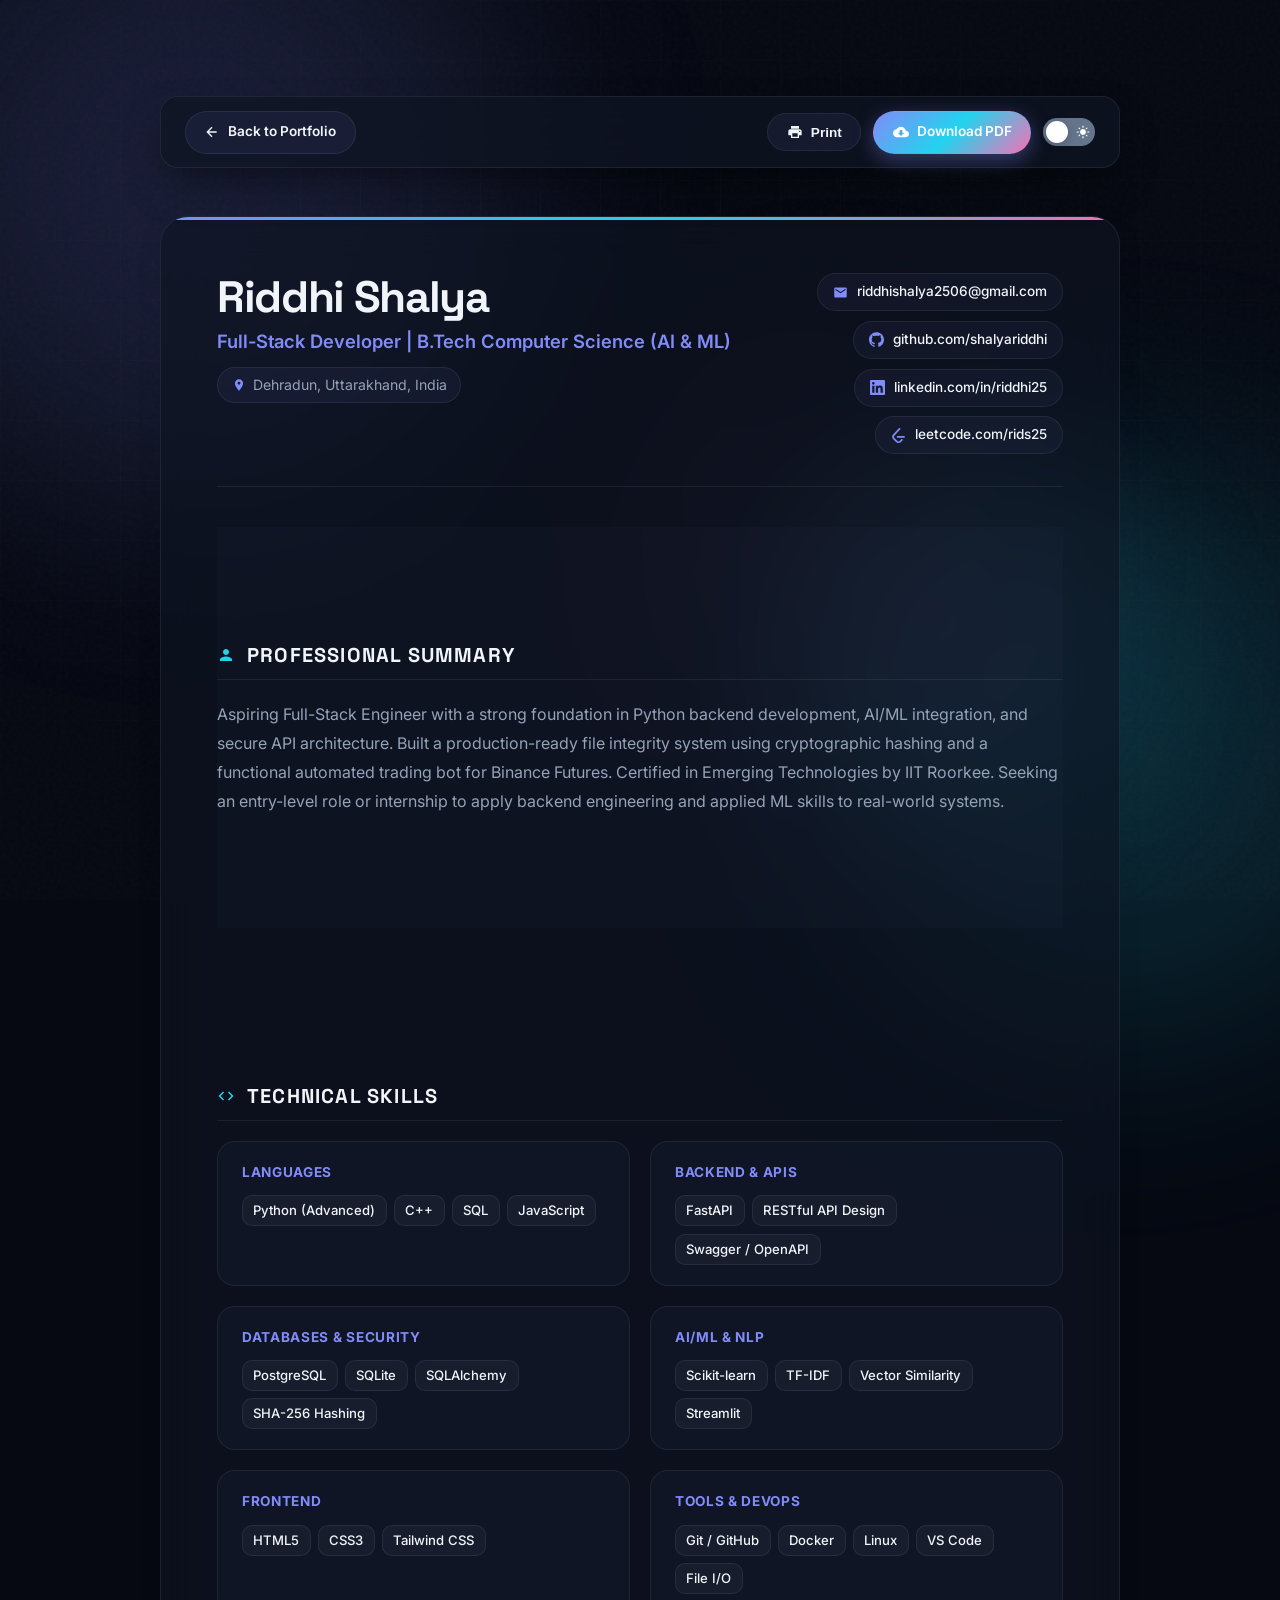
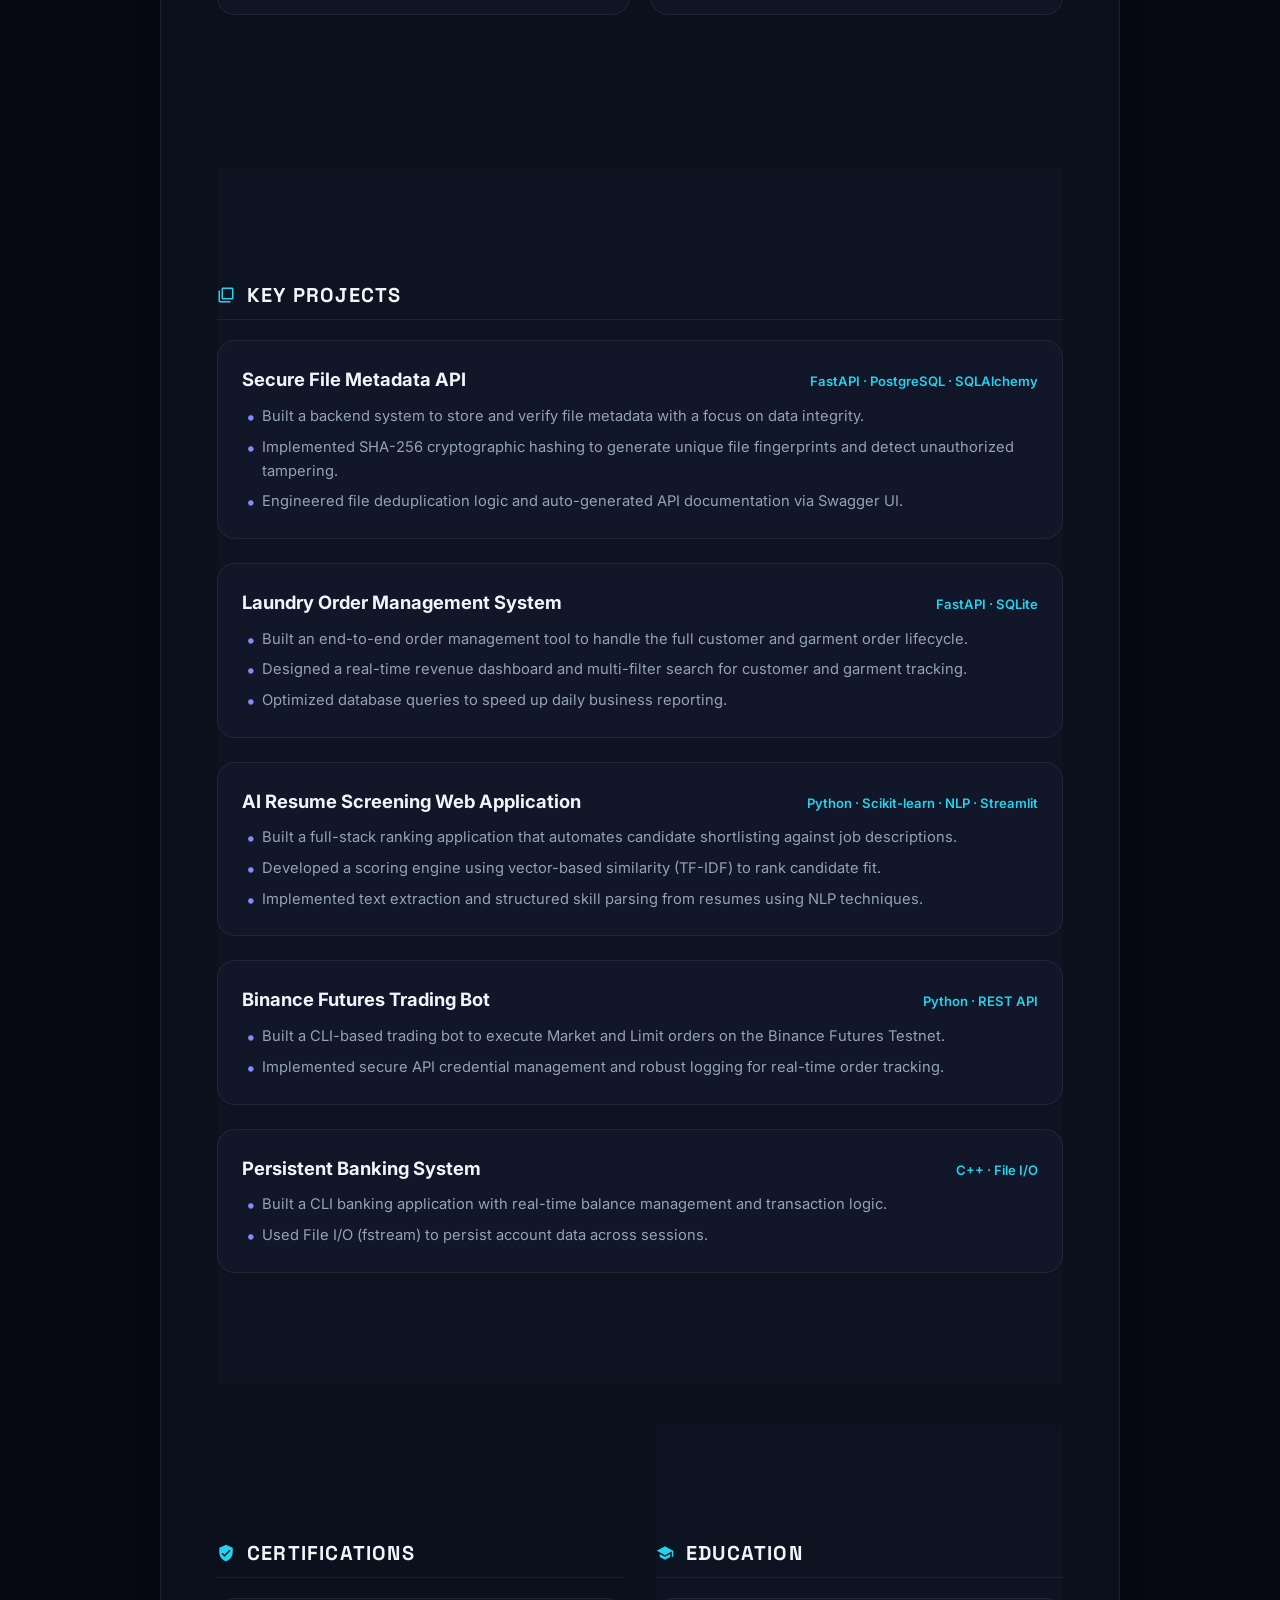
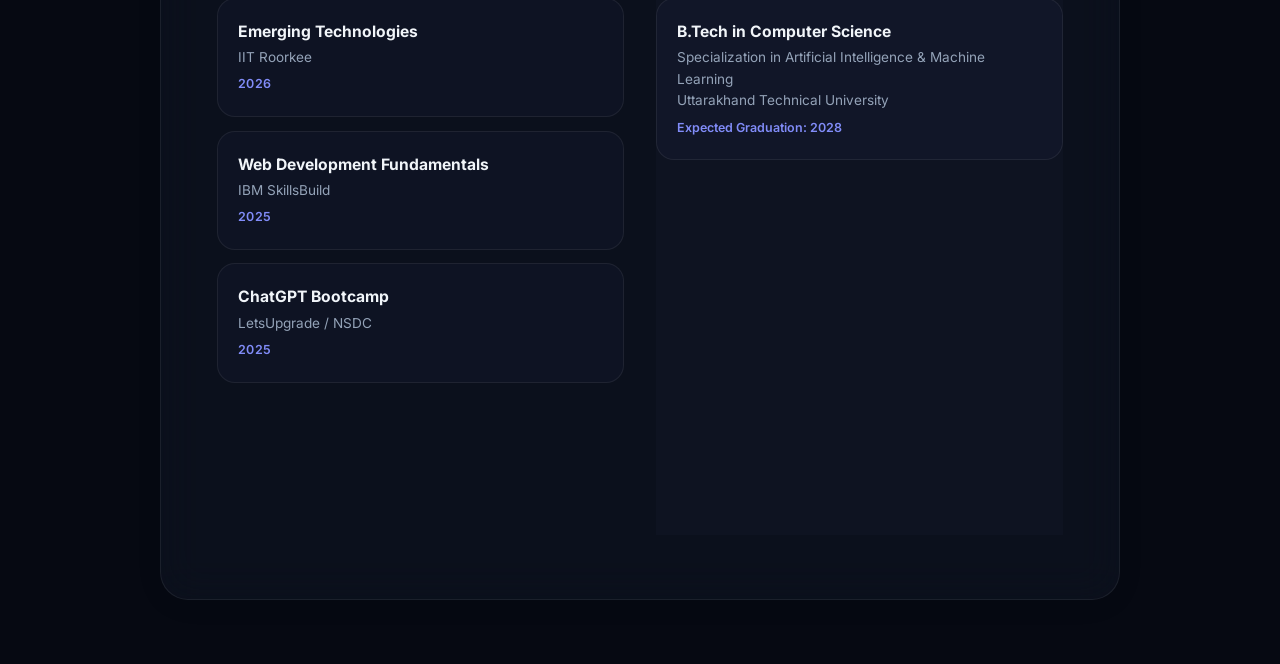
==== commit 7344493f: "Update portfolio" ====
--- a/resume.html
+++ b/resume.html
@@ -111,14 +111,24 @@
 
       /* Resume Header */
       .resume-header {
+        position: relative !important;
+        top: auto !important;
+        left: auto !important;
+        width: 100% !important;
         display: flex;
         justify-content: space-between;
         align-items: flex-start;
-        padding-bottom: 2.25rem;
+        padding-bottom: 2rem;
         border-bottom: 1px solid var(--surface-border);
         margin-bottom: 2.5rem;
         flex-wrap: wrap;
         gap: 1.5rem;
+        background: transparent !important;
+      }
+
+      .resume-header-main {
+        flex: 1;
+        min-width: 280px;
       }
 
       .resume-header-main h1 {
@@ -134,15 +144,19 @@
         font-size: 1.15rem;
         color: var(--primary);
         font-weight: 600;
-        margin-bottom: 0.5rem;
+        margin-bottom: 0.65rem;
       }
 
       .resume-location {
         display: inline-flex;
         align-items: center;
-        gap: 0.4rem;
+        gap: 0.45rem;
         font-size: 0.88rem;
         color: var(--text-secondary);
+        padding: 0.35rem 0.85rem;
+        border-radius: var(--border-radius-full);
+        background: rgba(var(--primary-rgb), 0.06);
+        border: 1px solid var(--surface-border);
       }
 
       .resume-location svg {
@@ -154,28 +168,37 @@
       .resume-header-links {
         display: flex;
         flex-direction: column;
-        gap: 0.45rem;
+        gap: 0.6rem;
         align-items: flex-end;
       }
 
       .resume-contact-link {
         display: inline-flex;
         align-items: center;
-        gap: 0.5rem;
-        color: var(--text-secondary);
-        font-size: 0.88rem;
+        gap: 0.55rem;
+        color: var(--text-primary);
+        font-size: 0.85rem;
+        font-weight: 500;
         text-decoration: none;
-        transition: color 0.2s;
+        padding: 0.45rem 0.95rem;
+        border-radius: var(--border-radius-full);
+        background: rgba(var(--primary-rgb), 0.05);
+        border: 1px solid var(--surface-border);
+        transition: all 0.25s ease;
       }
 
       .resume-contact-link:hover {
+        background: rgba(var(--primary-rgb), 0.15);
+        border-color: var(--primary);
         color: var(--primary);
+        transform: translateX(-3px);
       }
 
       .resume-contact-link svg {
         width: 15px;
         height: 15px;
         color: var(--primary);
+        flex-shrink: 0;
       }
 
       /* Resume Section Layout */
@@ -549,7 +572,7 @@
         <!-- Interactive Resume Document Card -->
         <article class="resume-document glass-panel">
           <!-- Header Area -->
-          <header class="resume-header">
+          <div class="resume-header">
             <div class="resume-header-main">
               <h1><span class="gradient-text">Riddhi Shalya</span></h1>
               <div class="resume-role">Full-Stack Developer | B.Tech Computer Science (AI & ML)</div>
@@ -587,7 +610,7 @@
                 leetcode.com/rids25
               </a>
             </div>
-          </header>
+          </div>
 
           <!-- 1. Professional Summary -->
           <section class="resume-section">
--- a/style.css
+++ b/style.css
@@ -544,7 +544,7 @@
 }
 
 /* Header & Navigation Bar */
-header {
+#header {
   position: fixed;
   top: 0;
   left: 0;
@@ -554,11 +554,11 @@
   transition: padding var(--transition-speed) var(--transition-smooth);
 }
 
-header.scrolled {
+#header.scrolled {
   padding: 0.6rem 0;
 }
 
-header.scrolled .nav-container {
+#header.scrolled .nav-container {
   background: var(--surface-color);
   box-shadow: var(--card-shadow);
   border-color: var(--surface-border);
